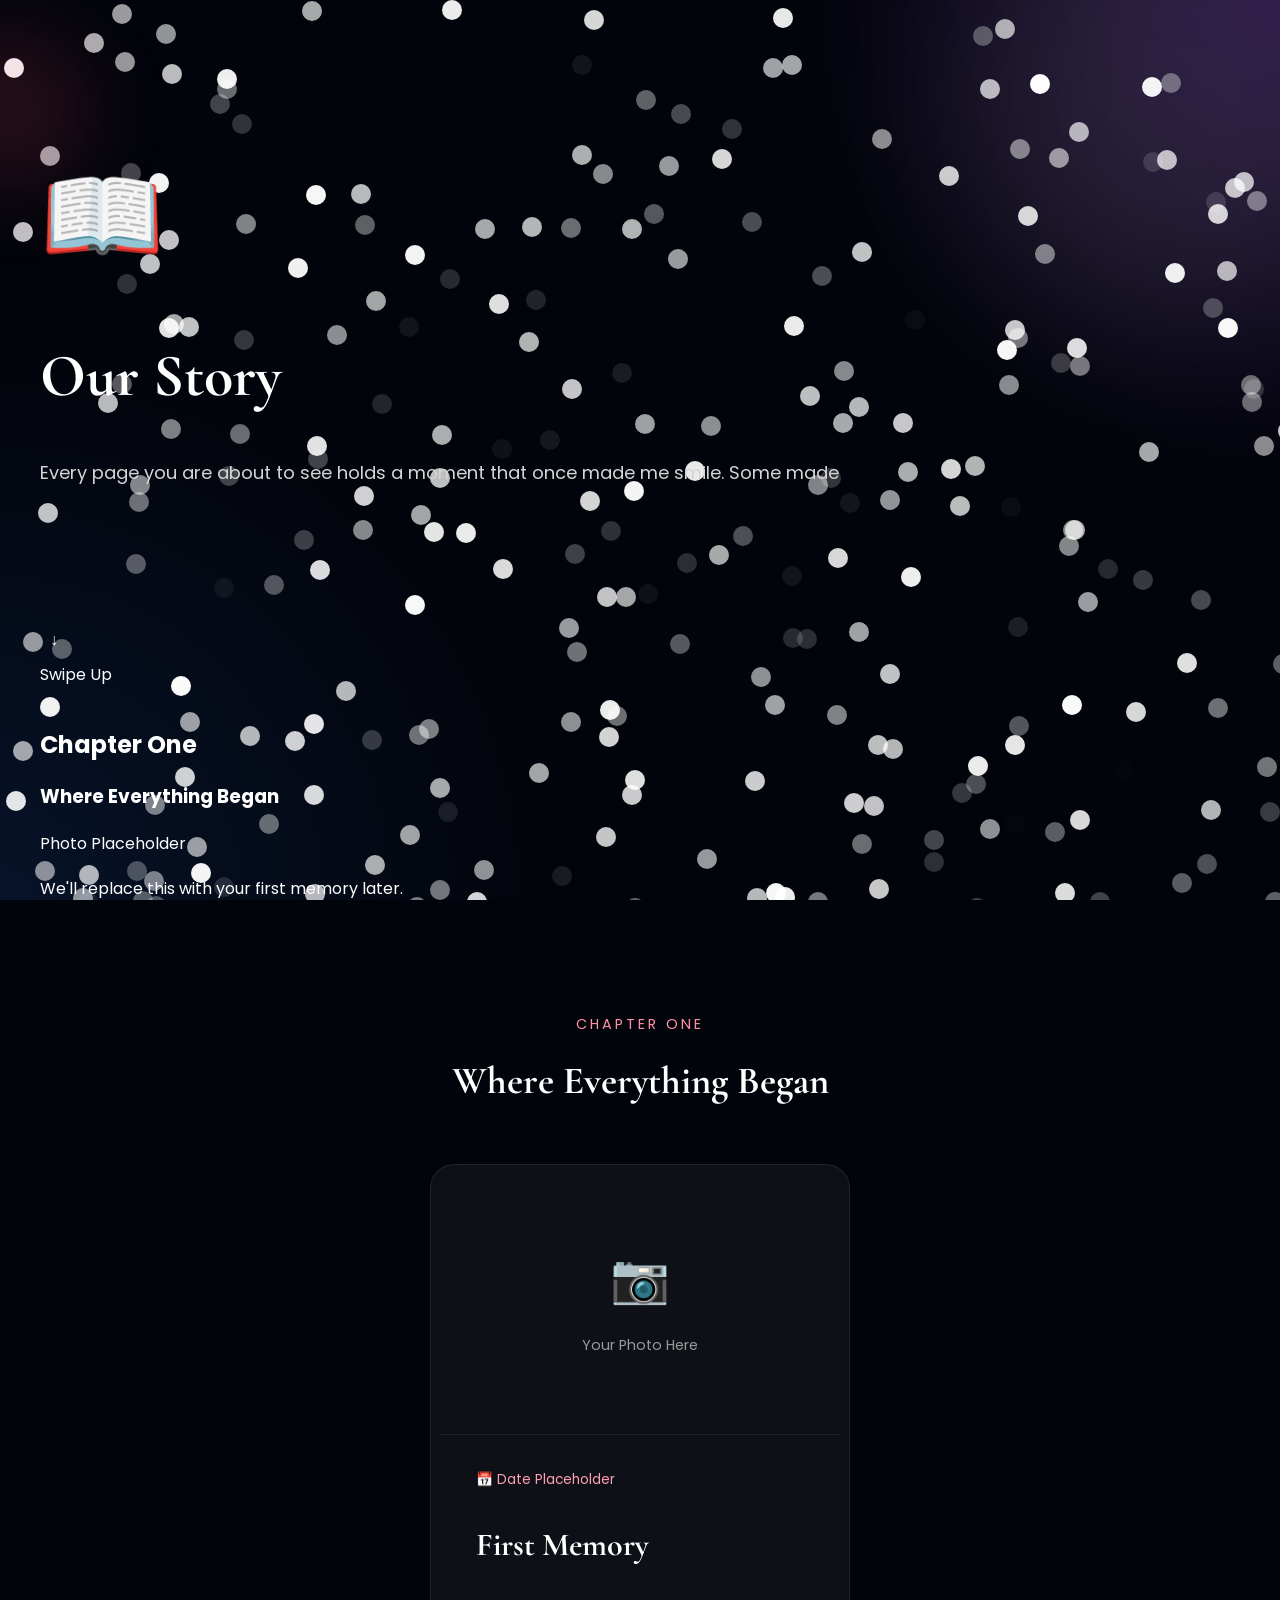
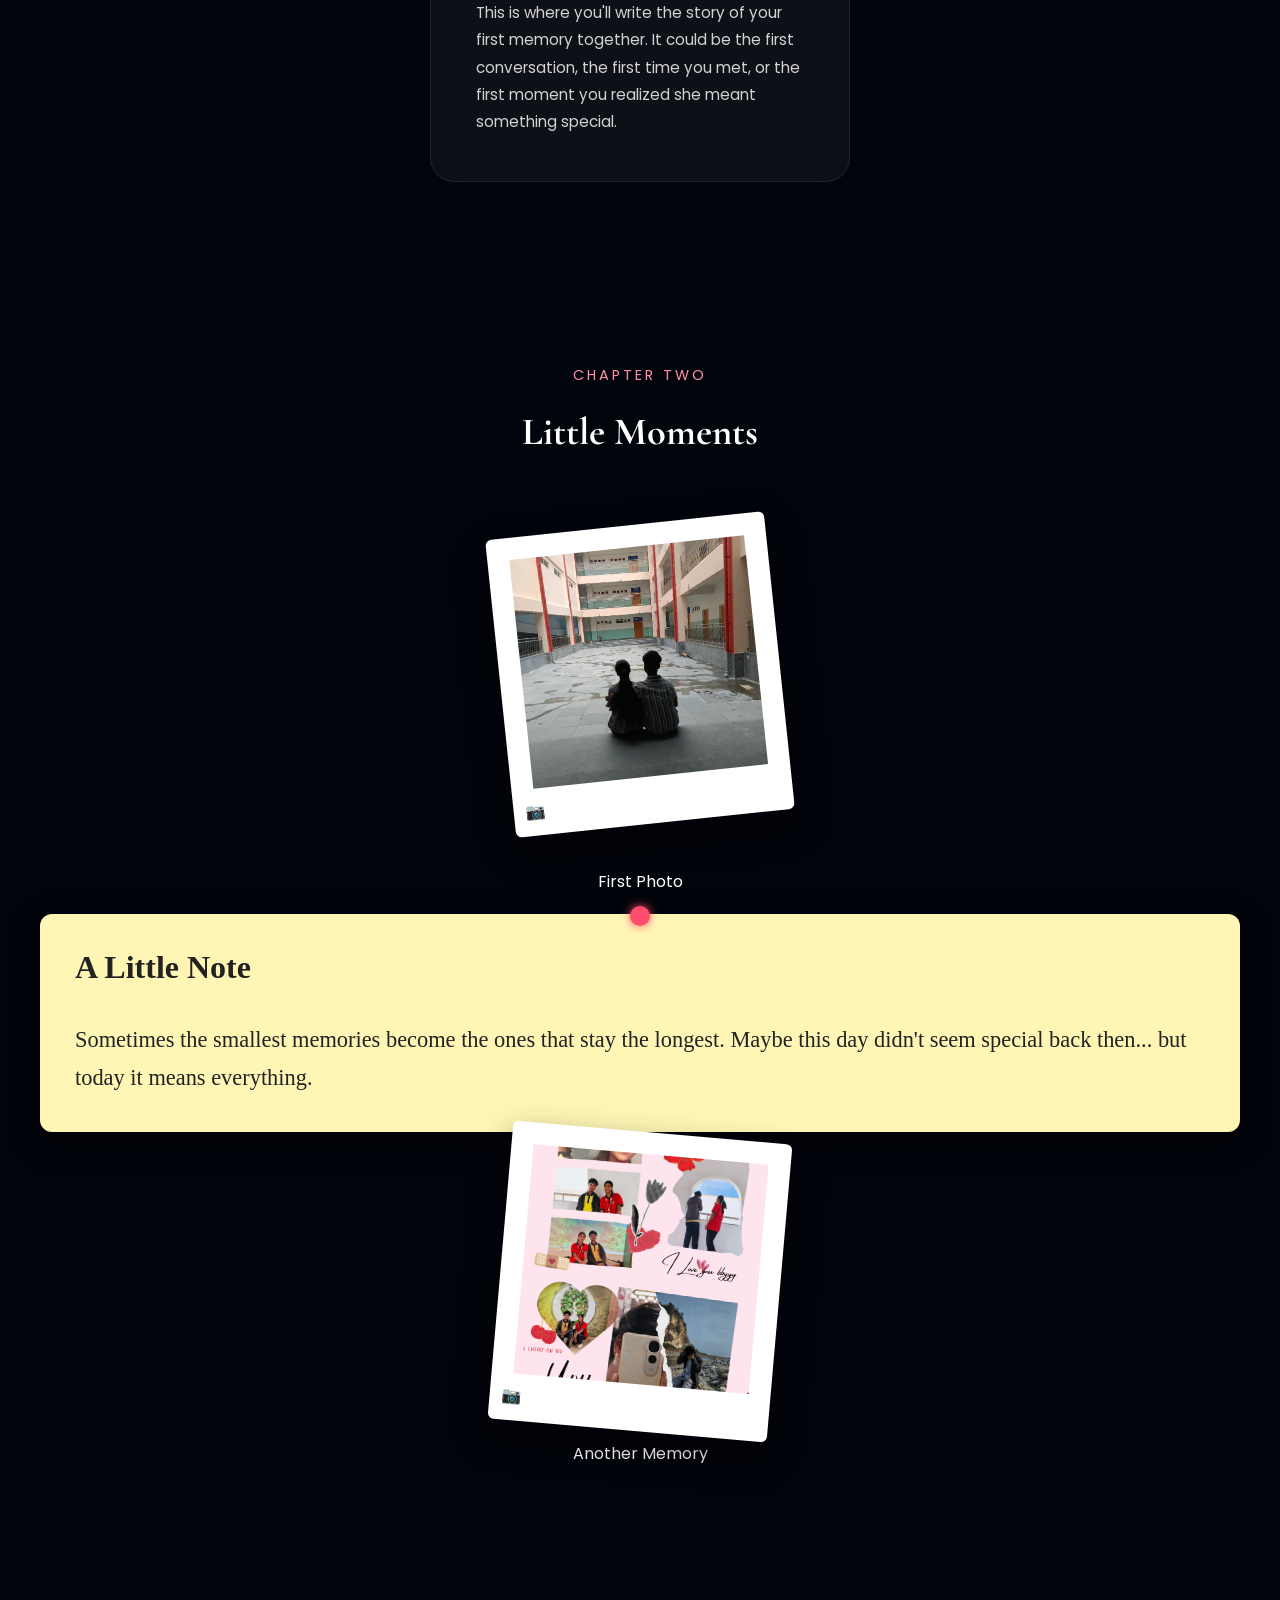
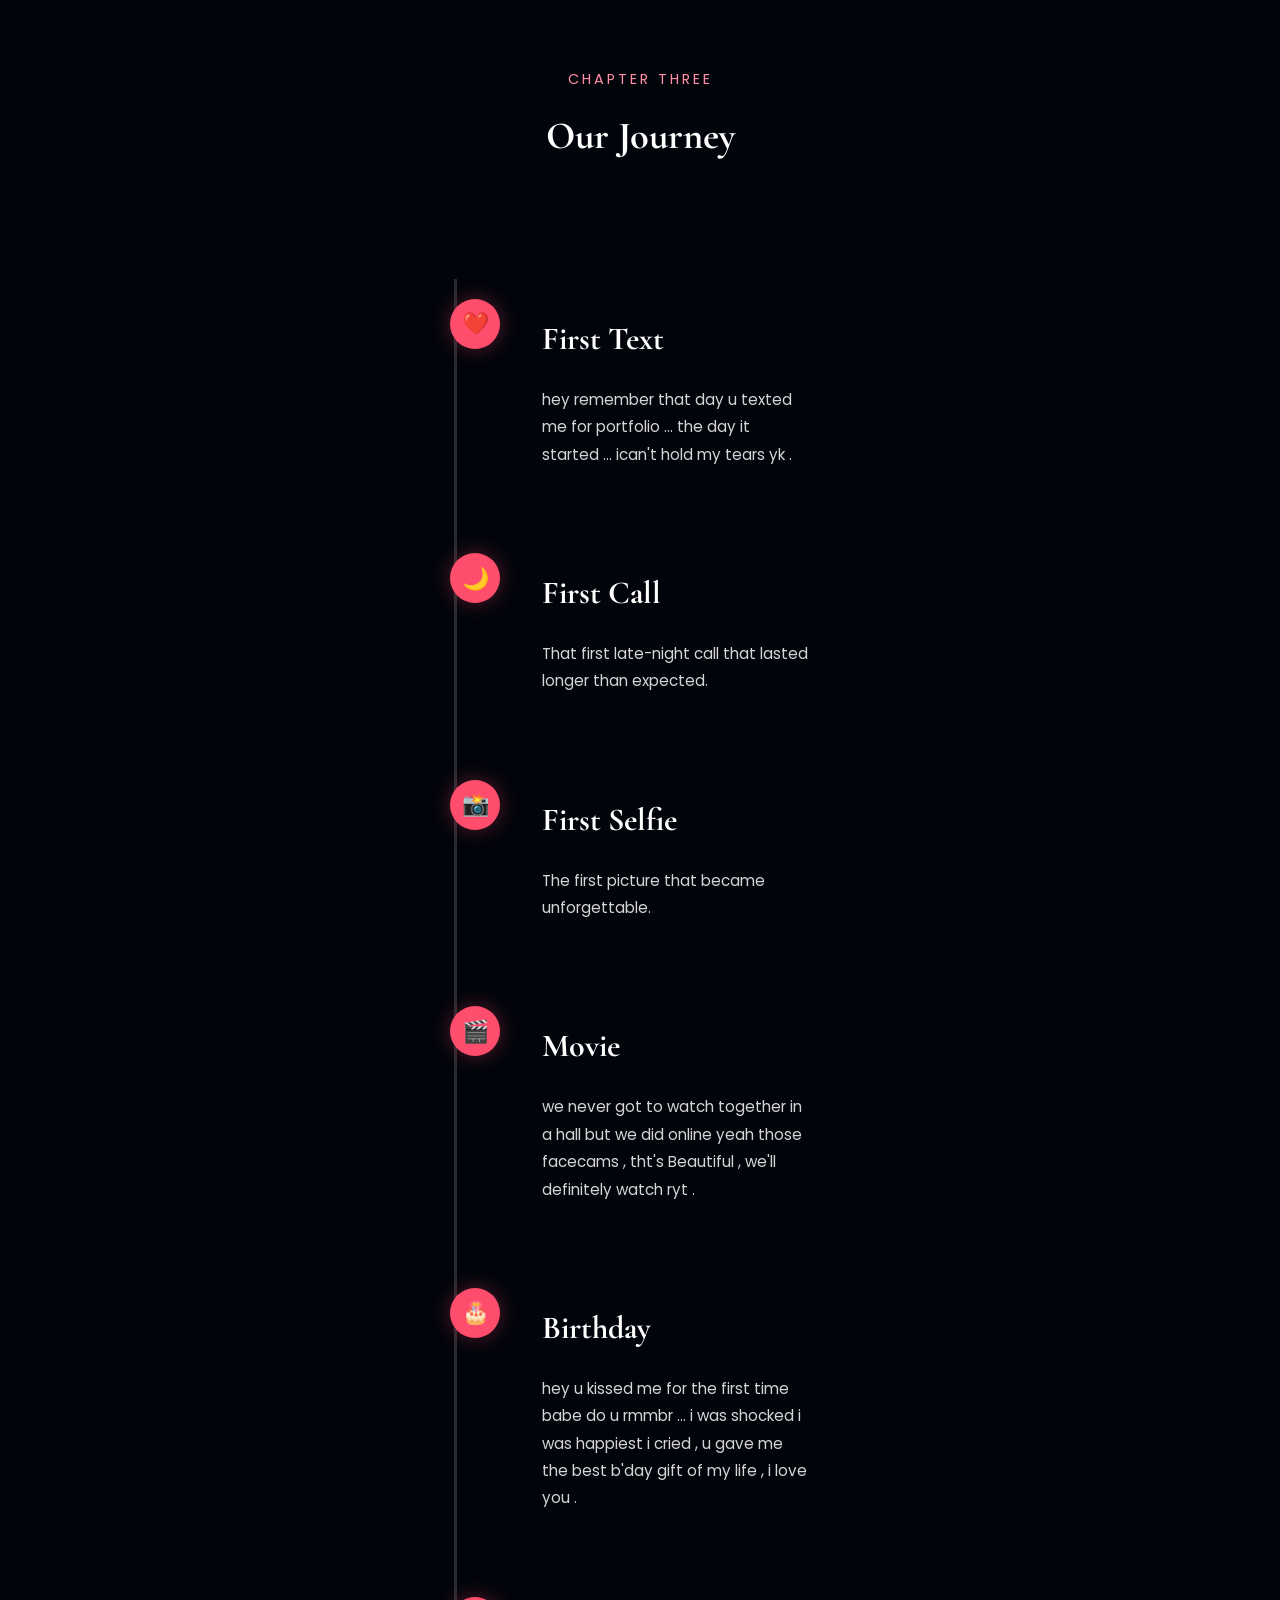
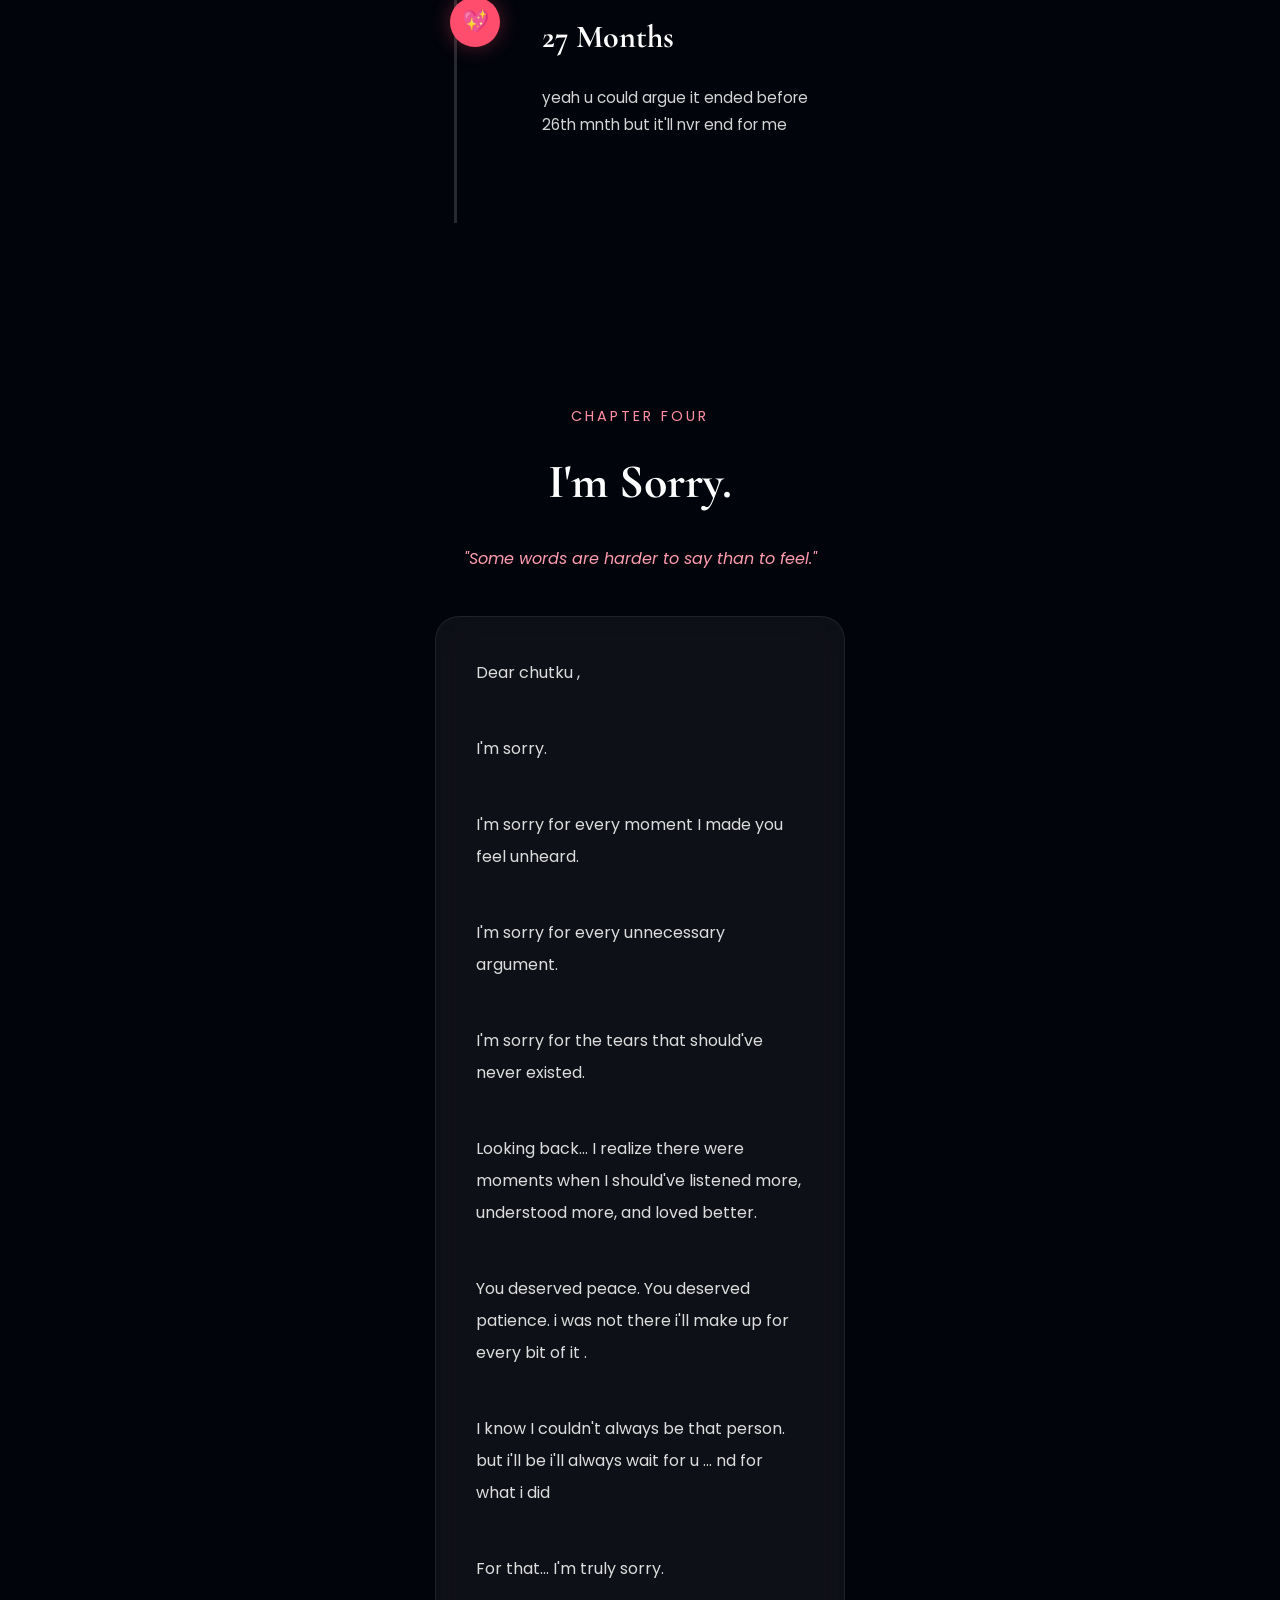
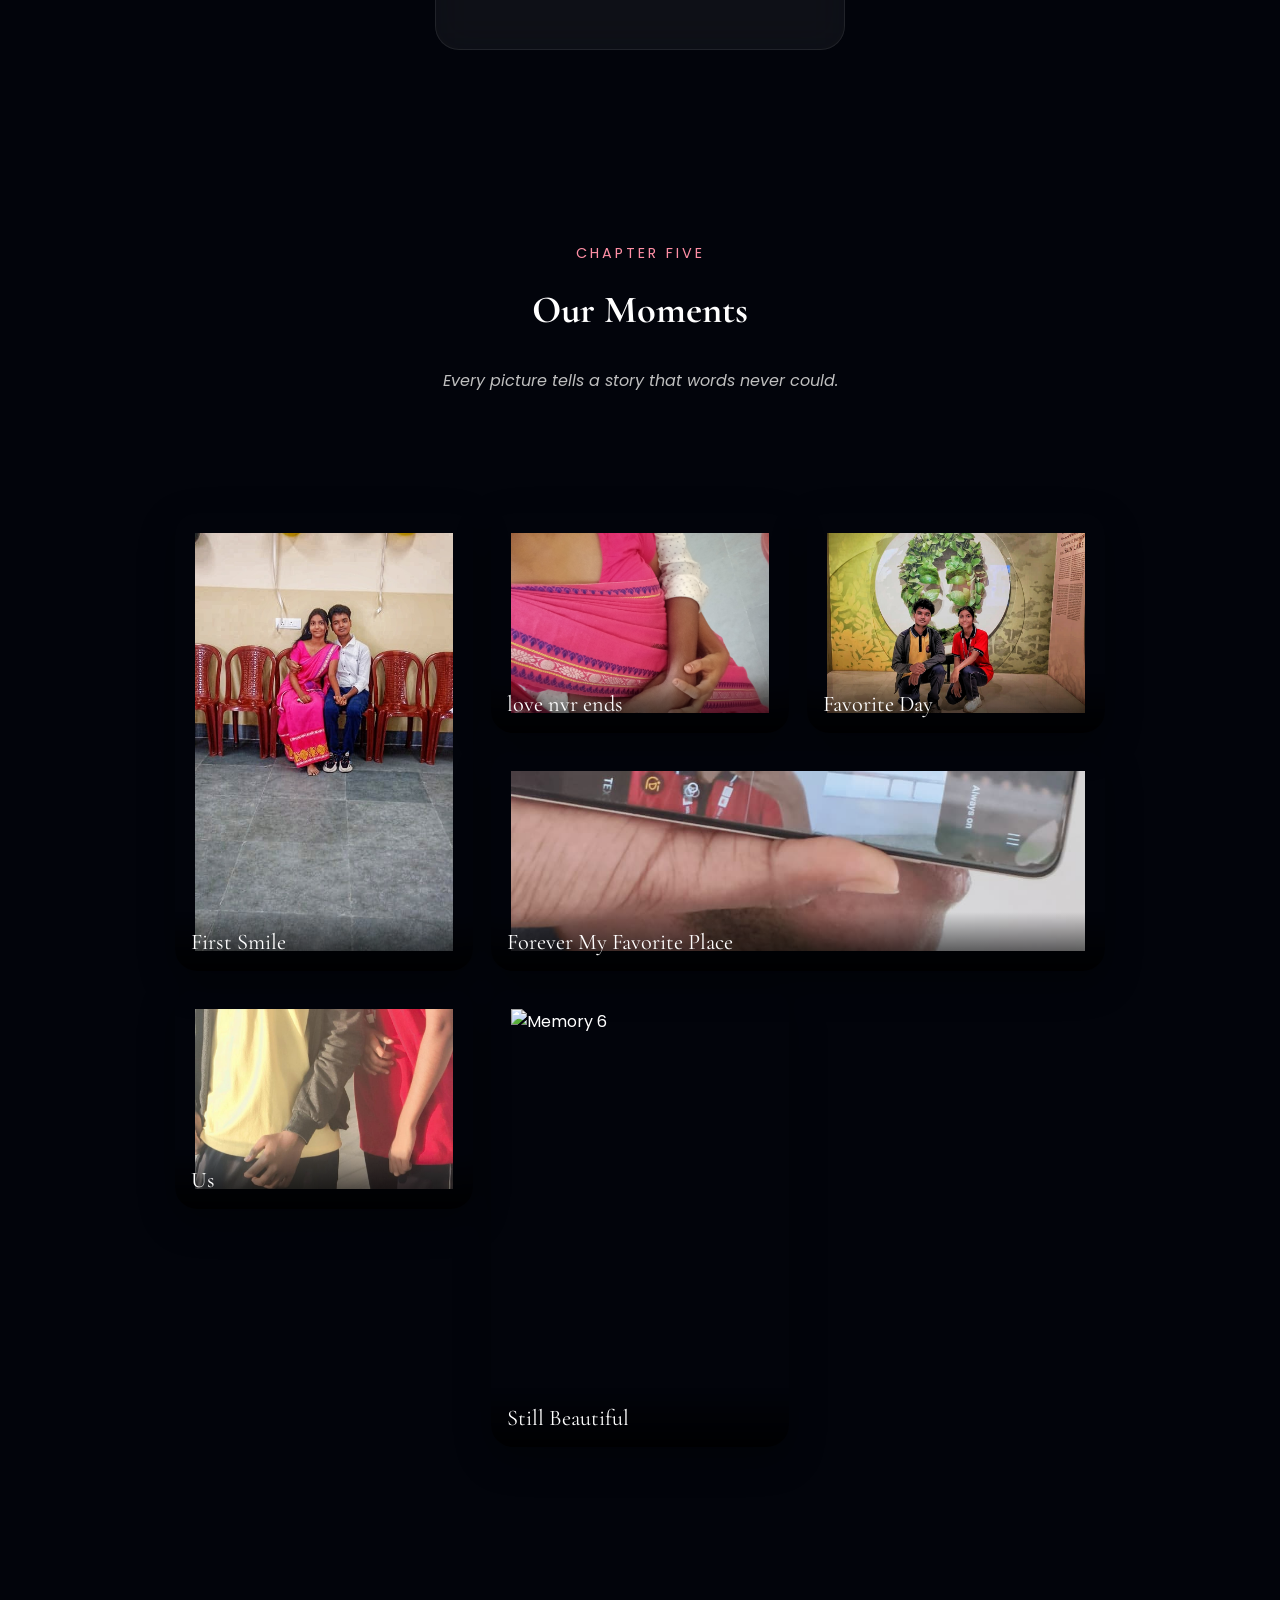
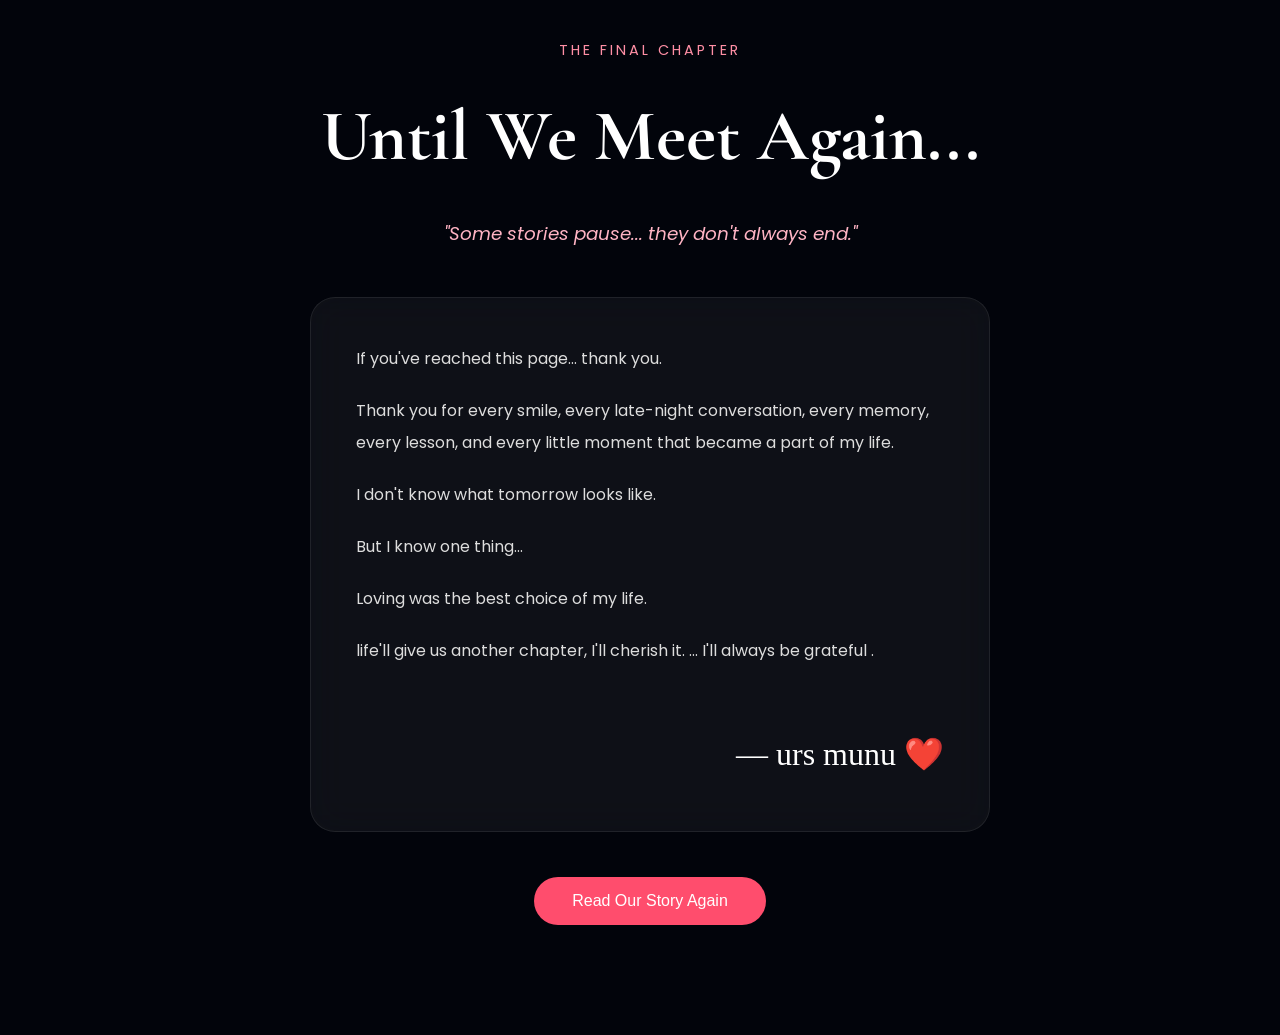
==== memories.html @ b52ae5db "Add files via upload" ====
<!DOCTYPE html>
<html lang="en">

<head>

<meta charset="UTF-8">
<meta name="viewport"
content="width=device-width, initial-scale=1.0">

<title>Our Story</title>

<link rel="stylesheet"
href="css/memories.css">
<link rel="stylesheet" href="css/background.css">

<link href="https://fonts.googleapis.com/css2?family=Poppins:wght@300;400&family=Cormorant+Garamond:wght@400;600;700&display=swap" rel="stylesheet">

</head>

<body>
    <div id="background">

    <div class="stars"></div>

    <div class="twinkling"></div>

    <div class="clouds"></div>

    <div class="fog"></div>

    <div class="particles"></div>

    <div class="moonGlow"></div>

</div>

<main id="story">

    <!-- Every section goes here -->

</main>

<div id="stars"></div>

<div class="moon"></div>

<div class="cloud cloud1"></div>
<div class="cloud cloud2"></div>

<section class="hero">

<div class="book">
📖
</div>

<h1 id="title">
Our Story
</h1>

<div id="typing"></div>

<div class="scroll">

<div class="arrow">

↓

</div>

Swipe Up

</div>

</section>

<section id="chapter1">

<h2>

Chapter One

</h2>

<h3>

Where Everything Began

</h3>

<div class="photo">

Photo Placeholder

</div>

<p>

We'll replace this with your first memory later.

</p>

</section>
<section id="memory1">

    <div class="chapter">

        <span class="chapter-no">
            Chapter One
        </span>

        <h2>
            Where Everything Began
        </h2>

    </div>

    <div class="memory-card">

        <div class="photo-placeholder">

            📷

            <span>
                Your Photo Here
            </span>

        </div>

        <div class="memory-info">

            <div class="date">

                📅 Date Placeholder

            </div>

            <h3>

                First Memory

            </h3>

            <p>

                This is where you'll write the story of your first memory together.

                It could be the first conversation, the first time you met, or the first moment you realized she meant something special.

            </p>

        </div>

    </div>

</section>
<section id="memory2">

    <div class="chapter">

        <span class="chapter-no">
            Chapter Two
        </span>

        <h2>
            Little Moments
        </h2>

    </div>

    <div class="scrapbook">

        <div class="polaroid left">

            <img src="assets/images/first.jpg" class="memory-img" alt="Another Memory">


                📷

            </div>

            <p>
                First Photo
            </p>

        </div>

        <div class="note">

            <span class="pin"></span>

            <h3>
                A Little Note
            </h3>

            <p>

                Sometimes the smallest memories become the ones that stay the longest.

                Maybe this day didn't seem special back then...

                but today it means everything.

            </p>

        </div>

        <div class="polaroid right">

              <img src="assets/images/photo2.png" class="memory-img" alt="Another Memory">

                📷

            </div>

            <p>
                Another Memory
            </p>

        </div>

    </div>

</section>
<section id="timeline">

    <div class="chapter">

        <span class="chapter-no">
            Chapter Three
        </span>

        <h2>
            Our Journey
        </h2>

    </div>

    <div class="timeline">

        <div class="event">
            <div class="dot">❤️</div>
            <div class="content">
                <h3>First Text</h3>
                <p>hey remember that day u texted me for portfolio ... the day it started ... ican't hold my tears yk .</p>
            </div>
        </div>

        <div class="event">
            <div class="dot">🌙</div>
            <div class="content">
                <h3>First Call</h3>
                <p>That first late-night call that lasted longer than expected.</p>
            </div>
        </div>

        <div class="event">
            <div class="dot">📸</div>
            <div class="content">
                <h3>First Selfie</h3>
                <p>The first picture that became unforgettable.</p>
            </div>
        </div>

        <div class="event">
            <div class="dot">🎬</div>
            <div class="content">
                <h3> Movie</h3>
                <p>we never got to watch together in a hall but we did online yeah those facecams , tht's Beautiful , we'll definitely watch ryt .</p>
            </div>
        </div>

        <div class="event">
            <div class="dot">🎂</div>
            <div class="content">
                <h3>Birthday</h3>
                <p>hey u kissed me for the first time babe do u rmmbr ... i was shocked i was happiest i cried , u gave me the best b'day gift of my life , i love you .</p>
            </div>
        </div>

        <div class="event">
            <div class="dot">💖</div>
            <div class="content">
                <h3>27 Months</h3>
                <p> yeah u could argue it ended before 26th mnth but it'll nvr end for me </p>
            </div>
        </div>

    </div>

</section>
<section id="sorry">

    <div class="letter">

        <span class="chapter-no">
            Chapter Four
        </span>

        <h2>
            I'm Sorry.
        </h2>

        <p class="quote">
            "Some words are harder to say than to feel."
        </p>

        <div class="letter-box">

            <p>

                Dear chutku ,

            </p>

            <p>

                I'm sorry.

            </p>

            <p>

                I'm sorry for every moment
                I made you feel unheard.

            </p>

            <p>

                I'm sorry for every unnecessary argument.

            </p>

            <p>

                I'm sorry for the tears
                that should've never existed.

            </p>

            <p>

                Looking back...

                I realize there were moments
                when I should've listened more,
                understood more,
                and loved better.

            </p>

            <p>

                You deserved peace.

                You deserved patience.

                i was not there
                i'll make up for every bit of it .

            </p>

            <p>

                I know I couldn't always be that person. but i'll be
                i'll always wait for u ... nd for what i did

            </p>

            <p>

                For that...

                I'm truly sorry.

            </p>

        </div>

    </div>

</section>
<section id="gallery">

    <div class="chapter">

        <span class="chapter-no">
            Chapter Five
        </span>

        <h2>
            Our Moments
        </h2>

        <p class="gallery-subtitle">
            Every picture tells a story that words never could.
        </p>

    </div>

    <div class="gallery-grid">

        <div class="gallery-card tall">
            <img src="assets/images/photo1.jpg" alt="Memory 1">
            <span>First Smile</span>
        </div>

        <div class="gallery-card">
            <img src="assets/images/img.jpg" alt="Memory 2">
            <span>love nvr ends </span>
        </div>

        <div class="gallery-card">
            <img src="assets/images/photo3.jpeg" alt="Memory 3">
            <span>Favorite Day</span>
        </div>

        <div class="gallery-card wide">
            <img src="assets/images/photo4.jpg" alt="Memory 4">
            <span>Forever My Favorite Place</span>
        </div>

        <div class="gallery-card">
            <img src="assets/images/photo5.jpg" class="memory-img" alt="Memory 5">
            <span>Us</span>
        </div>

        <div class="gallery-card tall">
            <img src="assets/images/photo6.jpg" alt="Memory 6">
            <span>Still Beautiful</span>
        </div>

    </div>

</section>
<section id="ending">

    <div class="stars"></div>

    <div class="ending-content">

        <span class="chapter-no">
            The Final Chapter
        </span>

        <h1>
            Until We Meet Again...
        </h1>

        <p class="ending-quote">

            "Some stories pause...

            they don't always end."

        </p>

        <div class="ending-letter">

            <p>

                If you've reached this page...

                thank you.

            </p>

            <p>

                Thank you for every smile,
                every late-night conversation,
                every memory,
                every lesson,
                and every little moment that became a part of my life.

            </p>

            <p>

                I don't know what tomorrow looks like.

            </p>

            <p>

                But I know one thing...

            </p>

            <p>

                Loving was the best choice of my life.

            </p>

            <p>

                life'll give us another chapter,
                I'll cherish it.

                ...

                I'll always be grateful .

            </p>

            <p class="signature">

                — urs munu ❤️

            </p>

        </div>

        <button id="restartBtn">

            Read Our Story Again

        </button>

    </div>

</section>

<script src="js/memories.js"></script>
<script src="js/background.js"></script>

</body>

</html>
---- css/memories.css ----
*{
margin:0 ;;
padding:10px;
box-sizing:border-box;
}

body{
    margin:0;
    background:#050505;
    color:white;
    overflow-x:hidden; /* Prevent horizontal scrolling */
    font-family:Poppins,sans-serif;


}

.background{

position:fixed;
inset:0;

background:
radial-gradient(circle at top,#32111b,transparent 65%),
#050505;

}

.container{

position:relative;
z-index:5;
text-align:center;
max-width:700px;

}

.book{

font-size:100px;

animation:float 4s ease-in-out infinite;

margin-bottom:30px;

}

@keyframes float{

0%,100%{

transform:translateY(0px);

}

50%{

transform:translateY(-15px);

}

}

h1{

font-family:"Cormorant Garamond";

font-size:60px;

margin-bottom:25px;

}

#typing{

font-size:18px;

line-height:1.8;

min-height:120px;

color:#d5d5d5;

margin-bottom:40px;

}

button{

padding:16px 40px;

border:none;

border-radius:50px;

background:#ff4d6d;

color:white;

font-size:18px;

cursor:pointer;

transition:.3s;

}

button:hover{

transform:translateY(-5px);

box-shadow:0 0 25px #ff4d6d88;

}

/* ---------- Memory Section ---------- */

#memory1{

min-height:100vh;

padding:80px 24px;

display:flex;

flex-direction:column;

justify-content:center;

align-items:center;

}

.chapter{

text-align:center;

margin-bottom:40px;

}

.chapter-no{

color:#ff8fa5;

letter-spacing:3px;

font-size:.9rem;

text-transform:uppercase;

}

.chapter h2{

font-family:"Cormorant Garamond";

font-size:2.4rem;

margin-top:12px;

}

.memory-card{

width:100%;

max-width:420px;

background:rgba(255,255,255,.05);

backdrop-filter:blur(18px);

border:1px solid rgba(255,255,255,.08);

border-radius:24px;

overflow:hidden;

}

.photo-placeholder{

height:260px;

display:flex;

flex-direction:column;

justify-content:center;

align-items:center;

border-bottom:1px solid rgba(255,255,255,.08);

font-size:3rem;

color:#999;

}

.photo-placeholder span{

font-size:.9rem;

margin-top:10px;

}

.memory-info{

padding:25px;

}

.date{

font-size:.85rem;

color:#ff9fb2;

margin-bottom:15px;

}

.memory-info h3{

font-family:"Cormorant Garamond";

font-size:2rem;

margin-bottom:15px;

}

.memory-info p{

line-height:1.8;

color:#d2d2d2;

font-size:.95rem;

}


/* =======================
   CHAPTER 2
======================= */

#memory2{

min-height:100vh;

padding:90px 20px;

display:flex;

flex-direction:column;

align-items:center;

justify-content:center;

}

.scrapbook{

width:100%;

max-width:430px;

display:flex;

flex-direction:column;

gap:35px;

align-items:center;

}

.polaroid{

width:280px;

background:white;

padding:12px;

border-radius:6px;

box-shadow:0 15px 35px rgba(0,0,0,.45);

transition:.4s;

}

.polaroid.left{

transform:rotate(-6deg);

}

.polaroid.right{

transform:rotate(5deg);

}

.polaroid:hover{

transform:scale(1.04);

}

.image-placeholder{

height:250px;

background:#d7d7d7;

display:flex;

justify-content:center;

align-items:center;

font-size:55px;

color:#555;

}

.polaroid p{

margin-top:14px;

text-align:center;

font-family:"Caveat",cursive;

font-size:1.5rem;

color:#222;

}

.note{

position:relative;

background:#fff6b5;

padding:25px;

border-radius:12px;

box-shadow:0 10px 30px rgba(0,0,0,.35);

width:100%;

color:#222;

font-family:"Caveat",cursive;

}

.note h3{

font-size:2rem;

margin-bottom:15px;

}

.note p{

font-size:1.4rem;

line-height:1.7;

}

.pin{

position:absolute;

width:18px;

height:18px;

background:#ff4d6d;

border-radius:50%;

top:-8px;

left:50%;

transform:translateX(-50%);

box-shadow:0 0 10px #ff4d6d;

}


/* ===========================
        TIMELINE
=========================== */

#timeline{

min-height:100vh;

padding:90px 25px;

display:flex;

flex-direction:column;

align-items:center;

}

.timeline{

position:relative;

width:100%;

max-width:420px;

margin-top:60px;

}

.timeline::before{

content:"";

position:absolute;

left:24px;

top:0;

bottom:0;

width:3px;

background:rgba(255,255,255,.15);

}

.event{

display:flex;

margin-bottom:45px;

position:relative;

}

.dot{

width:50px;

height:50px;

border-radius:50%;

background:#ff4d6d;

display:flex;

justify-content:center;

align-items:center;

font-size:22px;

flex-shrink:0;

box-shadow:0 0 20px #ff4d6d55;

z-index:2;

}

.content{

margin-left:22px;

}

.content h3{

font-family:"Cormorant Garamond";

font-size:2rem;

margin-bottom:8px;

}

.content p{

font-size:.95rem;

color:#d5d5d5;

line-height:1.8;

}


/* ==========================
        SORRY PAGE
========================== */

#sorry{

min-height:100vh;

display:flex;

justify-content:center;

align-items:center;

padding:80px 25px;

}

.letter{

width:100%;

max-width:430px;

text-align:center;

}

.letter h2{

font-family:"Cormorant Garamond";

font-size:3rem;

margin:15px 0;

}

.quote{

color:#ff9db0;

font-style:italic;

margin-bottom:35px;

}

.letter-box{

background:rgba(255,255,255,.05);

backdrop-filter:blur(18px);

border:1px solid rgba(255,255,255,.08);

border-radius:24px;

padding:30px;

text-align:left;

}

.letter-box p{

margin-bottom:24px;

line-height:2;

font-size:1rem;

color:#dddddd;

}


/*=========================
      GALLERY
=========================*/

#gallery{

min-height:100vh;

padding:90px 20px;

display:flex;

flex-direction:column;

align-items:center;

}

.gallery-subtitle{

margin-top:15px;

color:#bfbfbf;

font-style:italic;

text-align:center;

}

.gallery-grid{

margin-top:50px;

width:100%;

max-width:950px;

display:grid;

grid-template-columns:repeat(auto-fit,minmax(220px,1fr));

grid-auto-rows:220px;

gap:18px;

}

.gallery-card{

position:relative;

overflow:hidden;

border-radius:22px;

cursor:pointer;

box-shadow:0 12px 35px rgba(0,0,0,.35);

transition:.45s;

}

.gallery-card:hover{

transform:translateY(-8px) scale(1.02);

}

.gallery-card img{

width:100%;

height:100%;

object-fit:cover;

display:block;

transition:.45s;

}

.gallery-card:hover img{

transform:scale(1.08);

}

.gallery-card span{

position:absolute;

left:0;

right:0;

bottom:0;

padding:16px;

background:linear-gradient(transparent,rgba(0,0,0,.85));

color:#fff;

font-family:"Cormorant Garamond";

font-size:1.4rem;

}

.tall{

grid-row:span 2;

}

.wide{

grid-column:span 2;

}


/*=========================
       FINAL PAGE
=========================*/

#ending{

min-height:100vh;

display:flex;

justify-content:center;

align-items:center;

padding:80px 20px;

position:relative;

text-align:center;

}

.ending-content{

width:100%;

max-width:700px;

}

.ending-content h1{

font-family:"Cormorant Garamond";

font-size:clamp(2.5rem,6vw,4.5rem);

margin:20px 0;

}

.ending-quote{

font-style:italic;

color:#ffb4c4;

margin-bottom:40px;

font-size:1.15rem;

}

.ending-letter{

background:rgba(255,255,255,.05);

backdrop-filter:blur(18px);

border:1px solid rgba(255,255,255,.08);

border-radius:25px;

padding:35px;

text-align:left;

line-height:2;

color:#dddddd;

}

.signature{

text-align:right;

margin-top:35px;

font-family:"Caveat",cursive;

font-size:2rem;

color:white;

}

#restartBtn{

margin-top:45px;

padding:15px 38px;

border:none;

border-radius:40px;

background:#ff4d6d;

color:white;

font-size:1rem;

cursor:pointer;

transition:.35s;

}

#restartBtn:hover{

transform:translateY(-3px);

box-shadow:0 0 25px rgba(255,77,109,.45);

}

.memory-img{

    width:100%;

    height:250px;      /* Same height as the old placeholder */

    object-fit:cover;  /* Crops instead of stretching */

    display:block;

}
---- css/background.css ----
/* ==========================
        GLOBAL BACKGROUND
========================== */

body{

    background:#02040b;

    color:white;

    overflow-x:hidden;

}

/* Whole animated background */

#background{

    position:fixed;

    inset:0;

    z-index:-100;

    overflow:hidden;

    background:
        radial-gradient(circle at top right,#24113f 0%,transparent 30%),
        radial-gradient(circle at bottom left,#071329 0%,transparent 35%),
        #02040b;

}

/* Moon Glow */

.moonGlow{

    position:absolute;

    width:450px;

    height:450px;

    border-radius:50%;

    background:rgba(255,255,255,.08);

    top:-120px;

    right:-120px;

    filter:blur(80px);

}

/* Stars */

.star{

    position:absolute;

    width:2px;

    height:2px;

    border-radius:50%;

    background:rgba(255,255,255,.8);

}


/*==========================
      CURSOR GLOW
==========================*/

#cursorGlow{

position:fixed;

width:250px;

height:250px;

border-radius:50%;

background:radial-gradient(circle,
rgba(255,77,109,.18),
transparent 70%);

pointer-events:none;

transform:translate(-50%,-50%);

transition:left .15s linear,
top .15s linear;

filter:blur(30px);

}

/*==========================
      STARS
==========================*/

.star{

position:absolute;

border-radius:50%;

background:white;

animation:twinkle infinite ease-in-out;

}

@keyframes twinkle{

0%,100%{

opacity:.2;

}

50%{

opacity:1;

}

}

/*==========================
      PARTICLES
==========================*/

.particle{

position:absolute;

width:3px;

height:3px;

background:white;

border-radius:50%;

animation:particleFloat linear infinite;

}

@keyframes particleFloat{

0%{

transform:translateY(0) scale(.5);

opacity:0;

}

20%{

opacity:.8;

}

100%{

transform:translateY(-120vh) scale(1.5);

opacity:0;

}

}

/*==========================
    SHOOTING STAR
==========================*/

.shooting-star{

position:absolute;

width:180px;

height:2px;

background:linear-gradient(to right,
white,
transparent);

transform:rotate(-25deg);

animation:shoot 2.2s linear forwards;

box-shadow:0 0 12px white;

}

@keyframes shoot{

0%{

transform:
translate(-200px,-100px)
rotate(-25deg);

opacity:1;

}

100%{

transform:
translate(140vw,70vh)
rotate(-25deg);

opacity:0;

}

}

/*==========================
      FADE SECTIONS
==========================*/

section{

opacity:0;

transform:translateY(80px);

transition:
1s ease;

}

section.visible{

opacity:1;

transform:translateY(0);

}
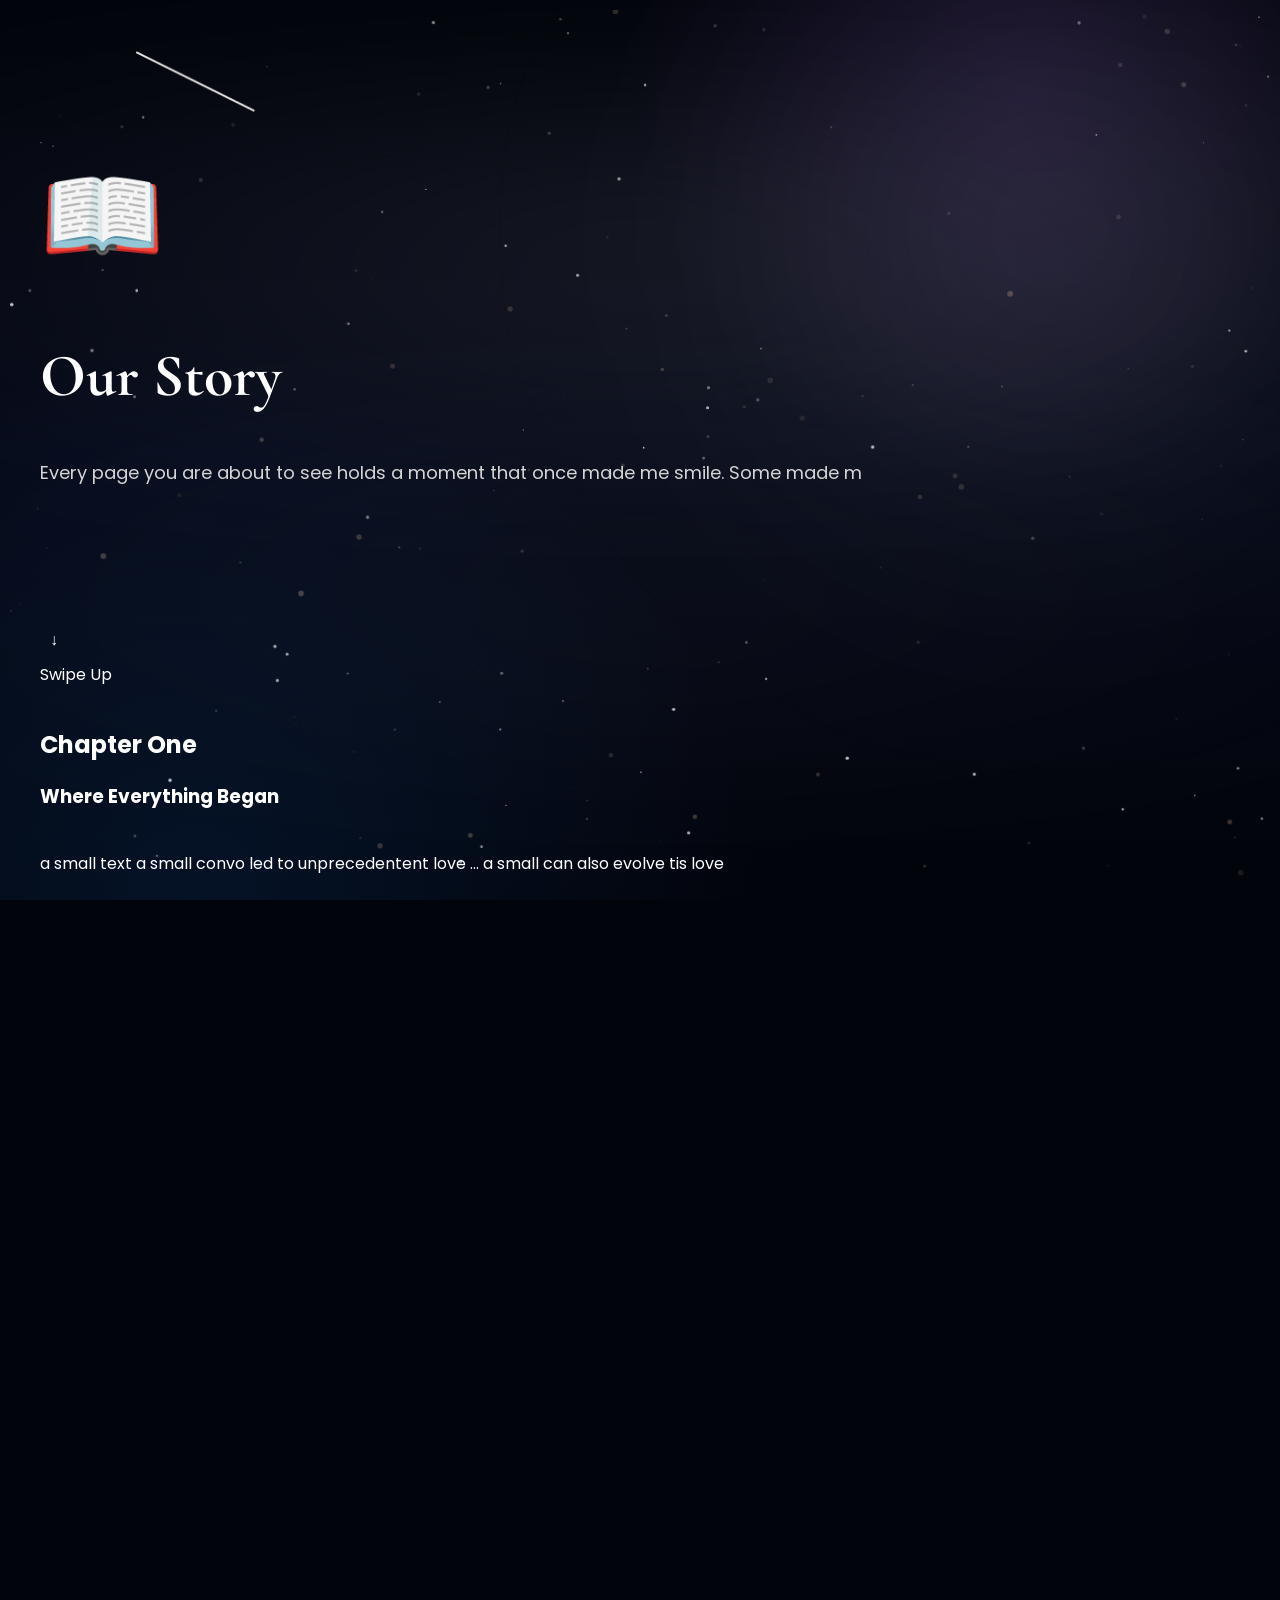
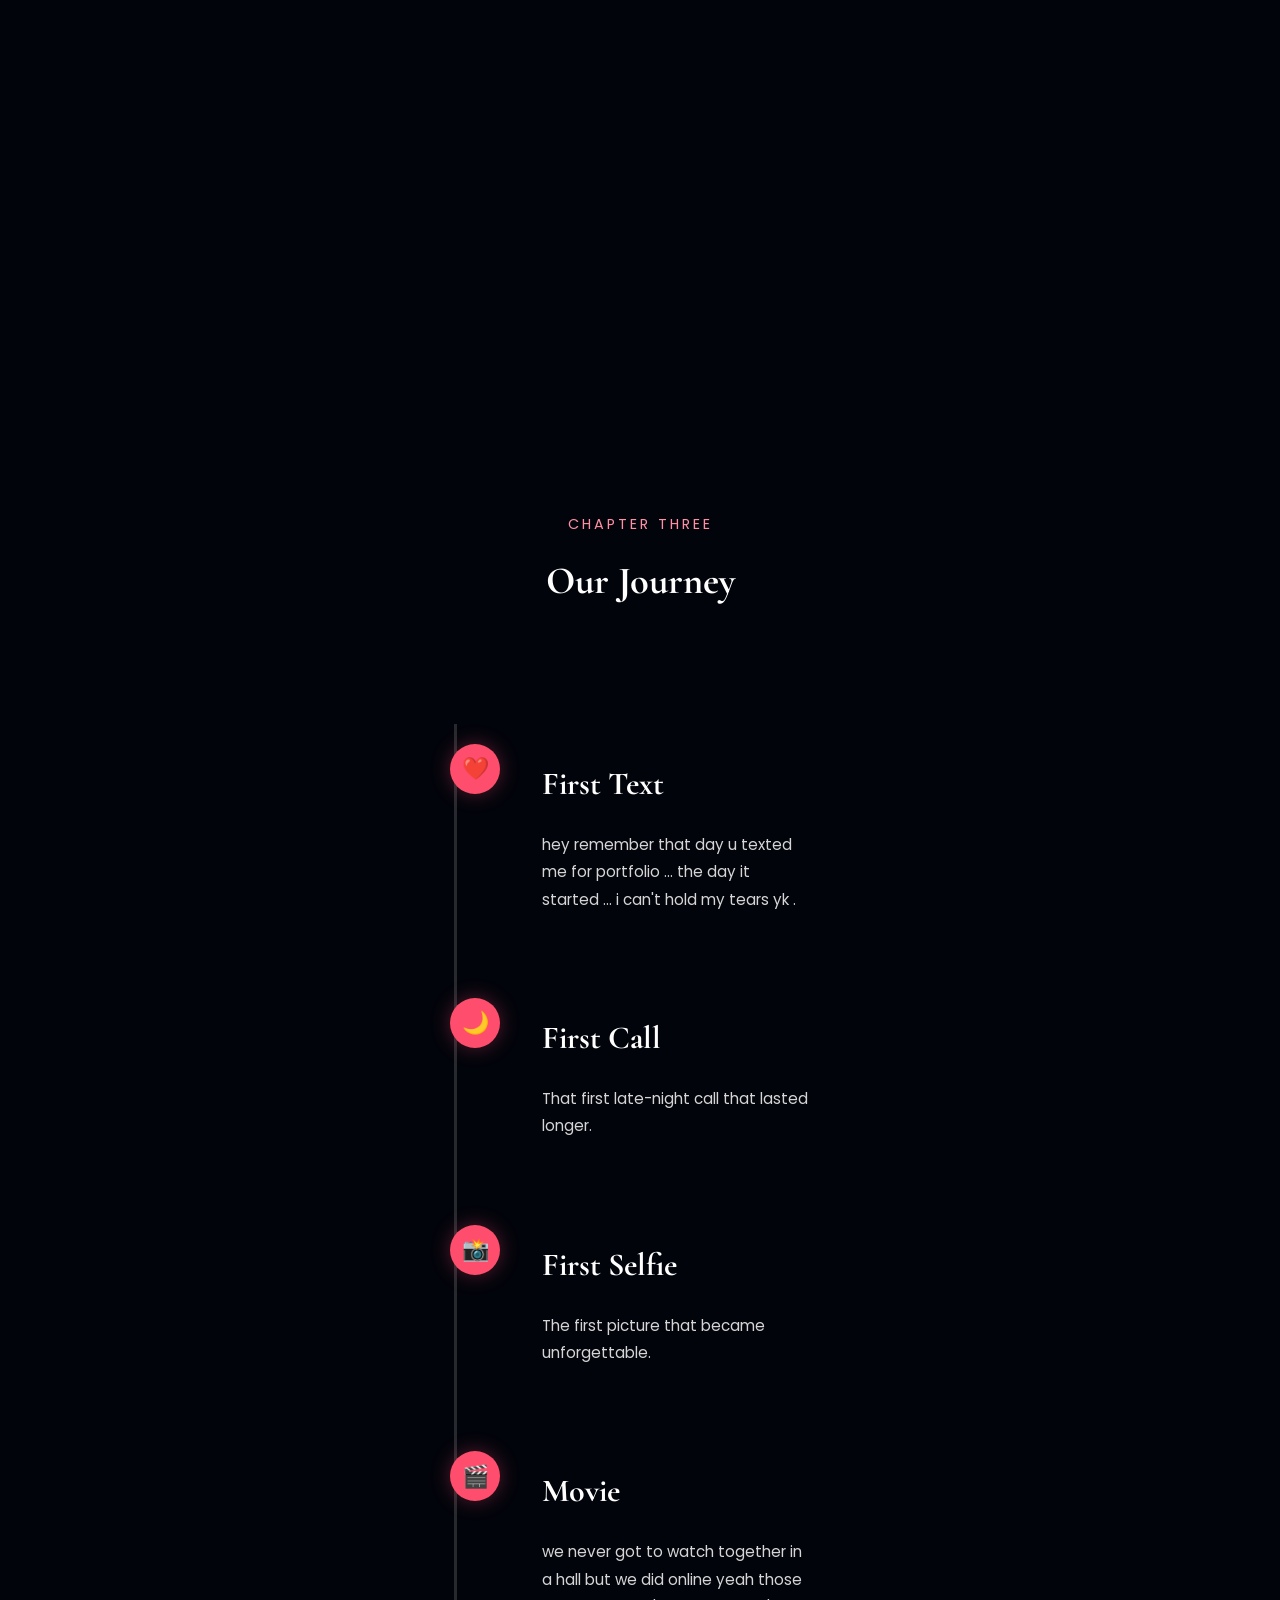
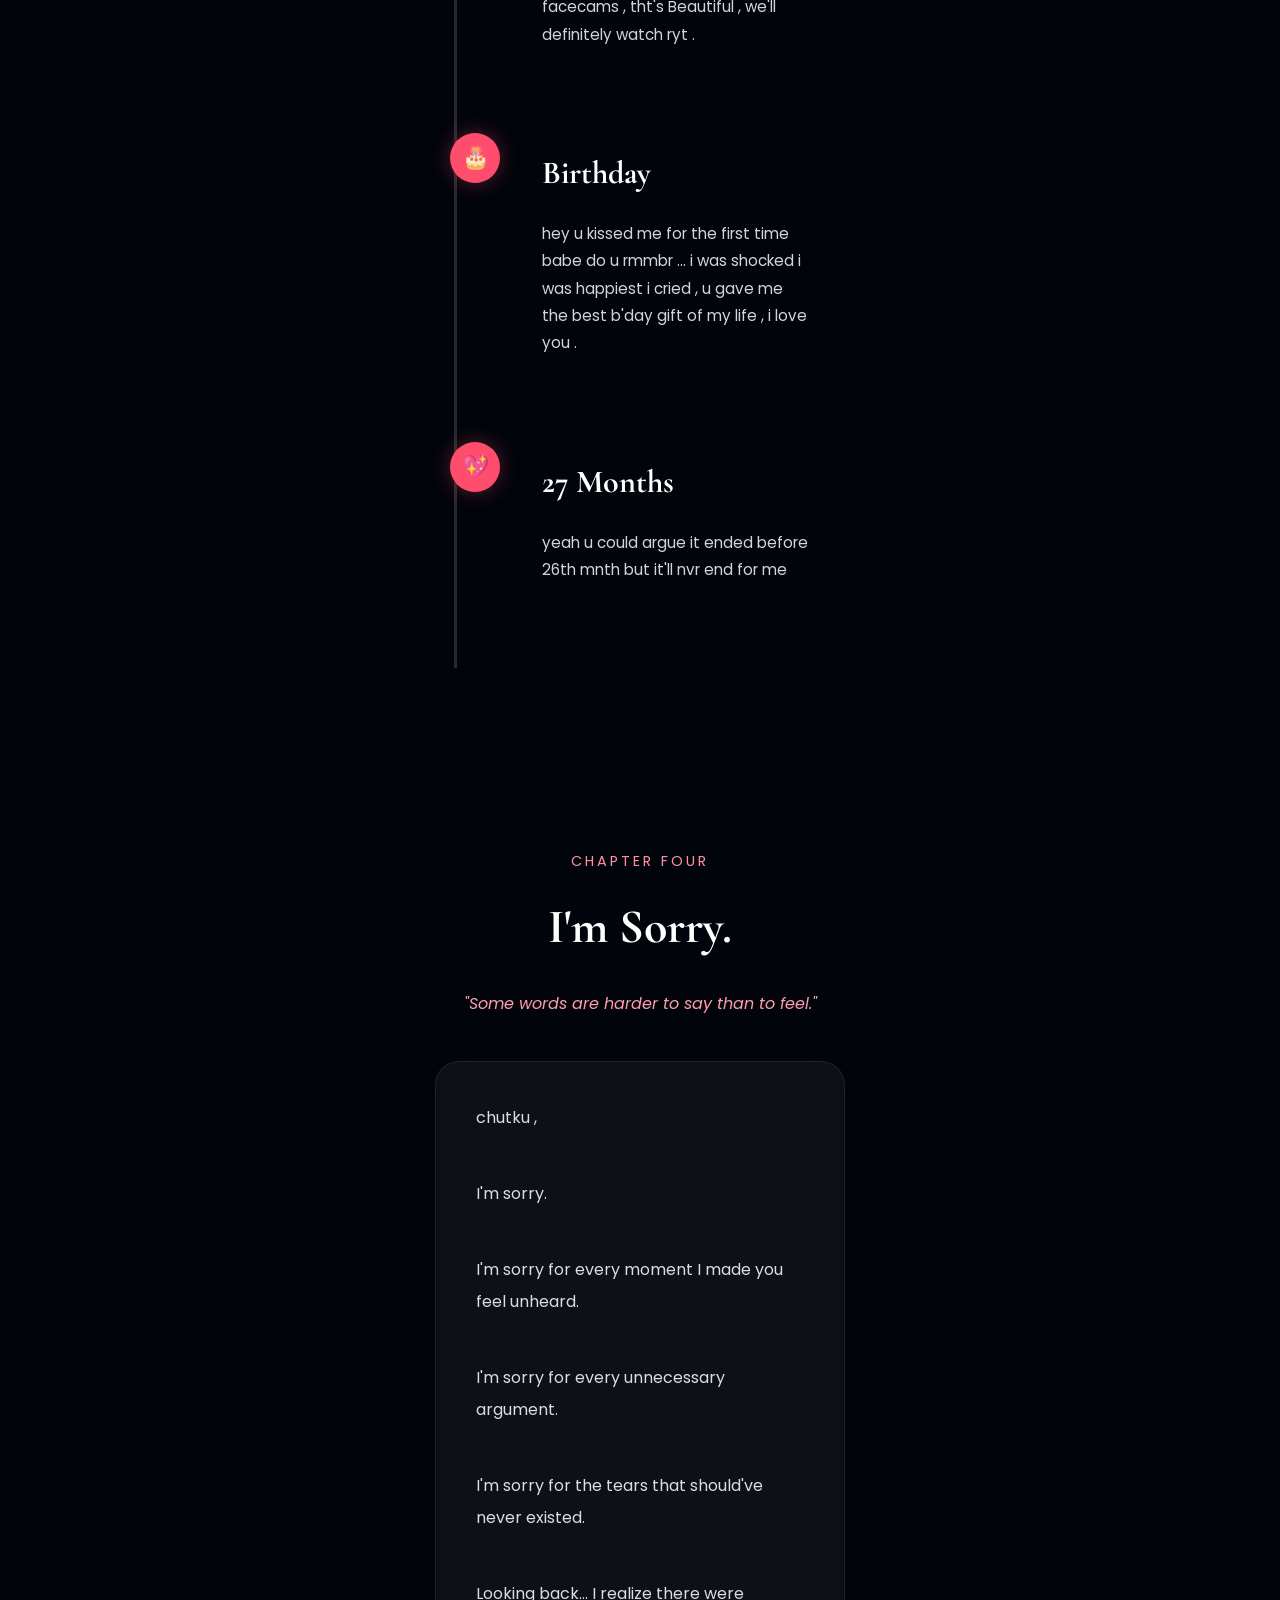
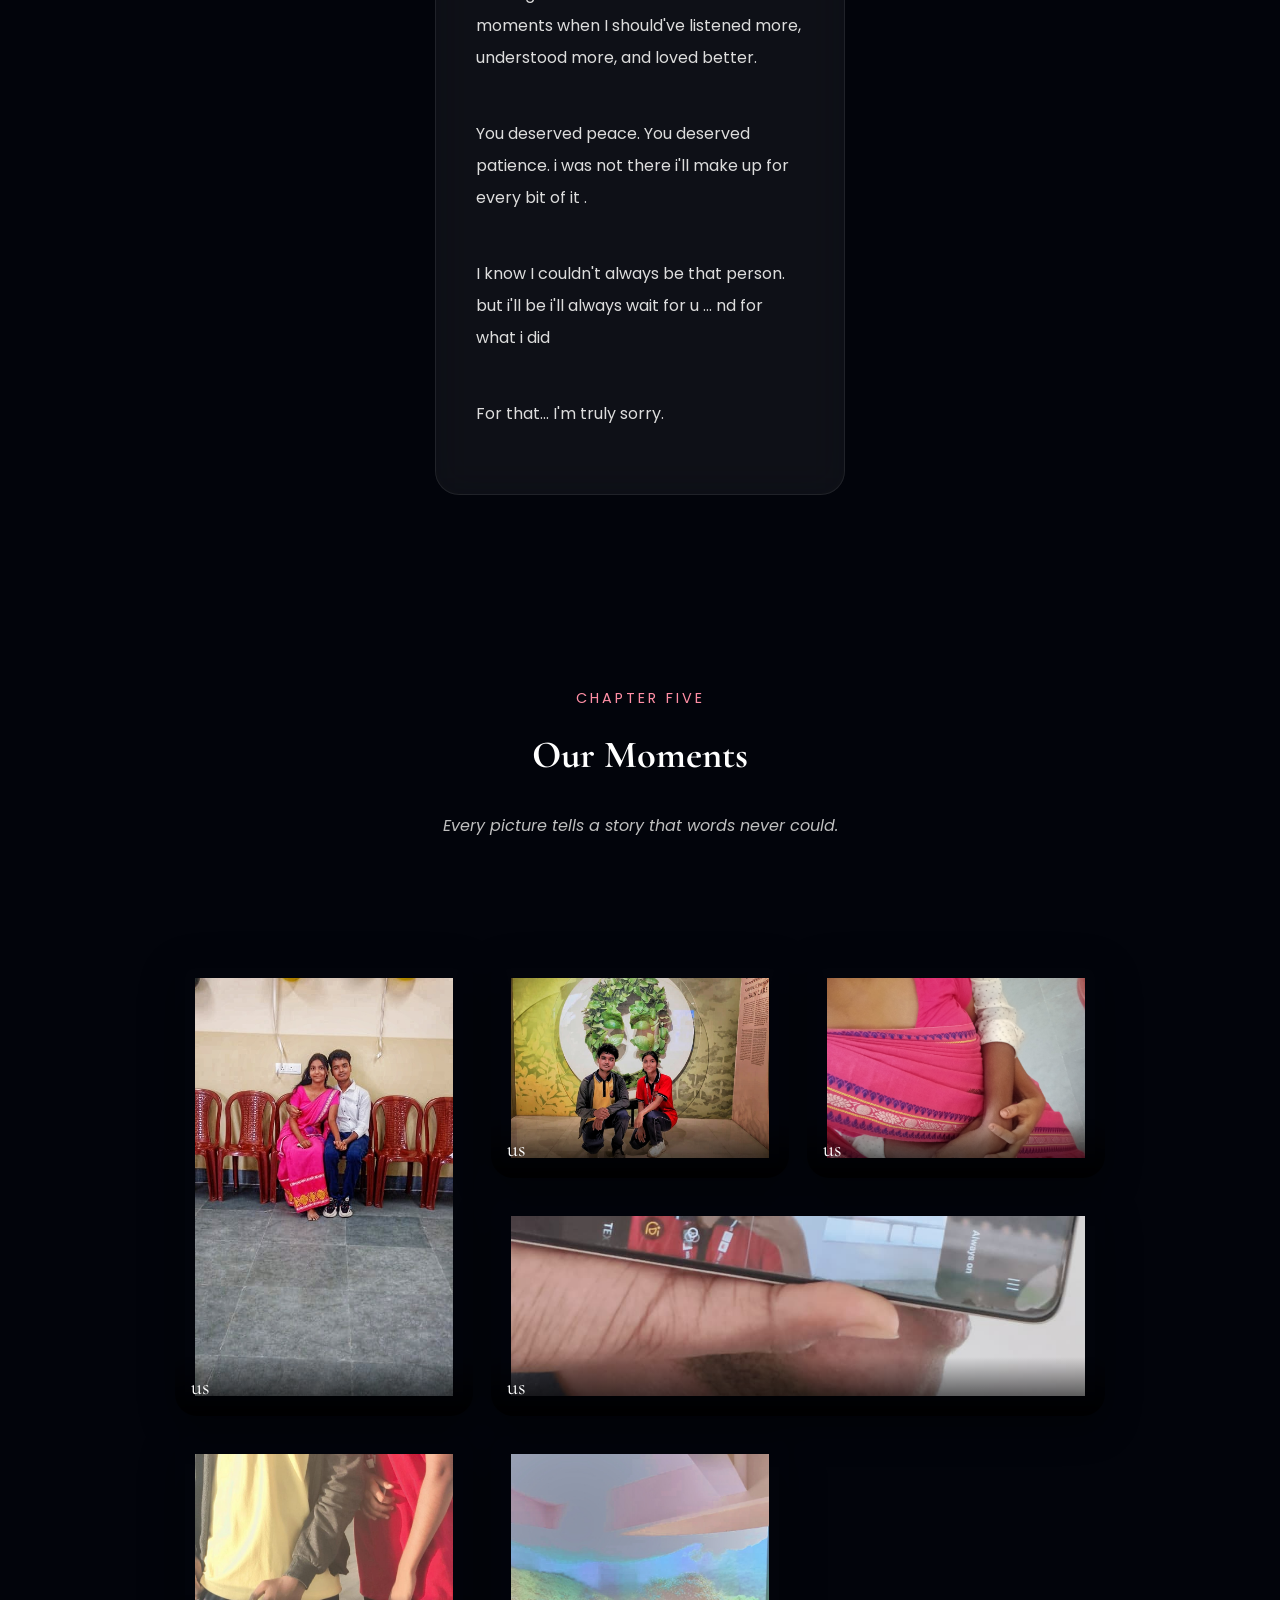
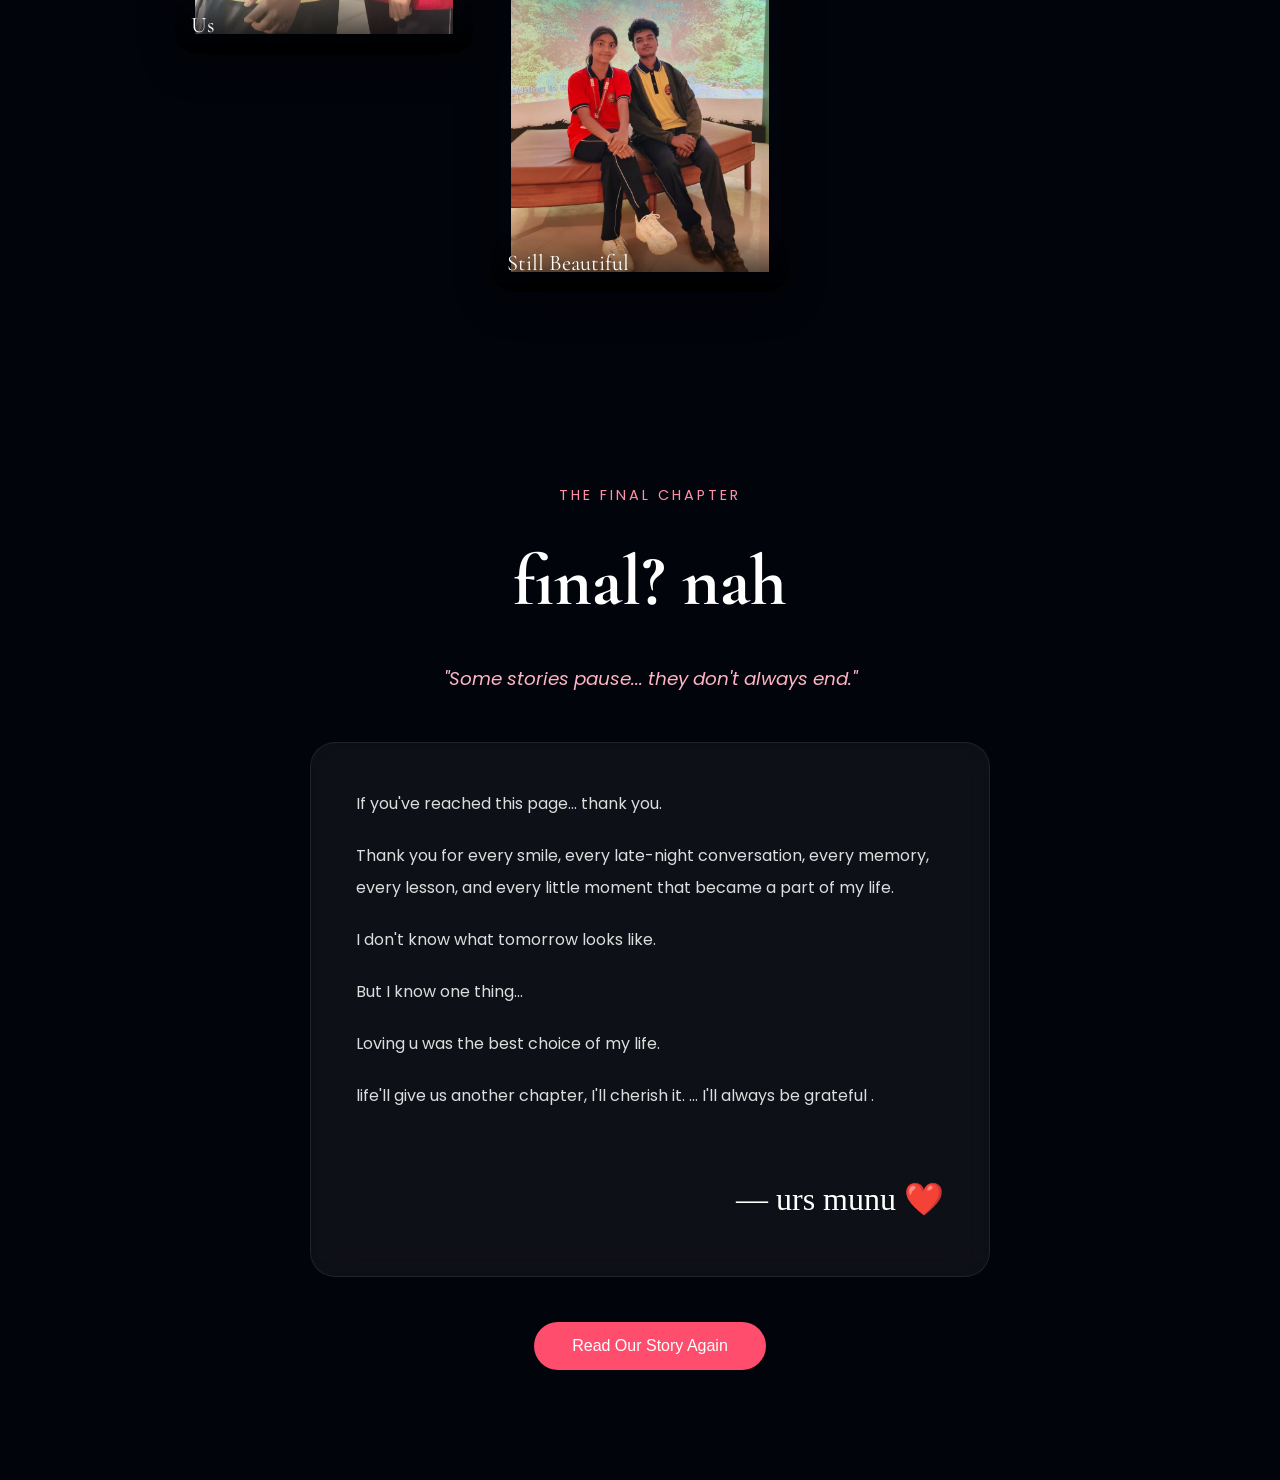
==== commit 8f83125a: "Add files via upload" ====
--- a/memories.html
+++ b/memories.html
@@ -9,8 +9,7 @@
 
 <title>Our Story</title>
 
-<link rel="stylesheet"
-href="css/memories.css">
+<link rel="stylesheet"href="css/memories.css">
 <link rel="stylesheet" href="css/background.css">
 
 <link href="https://fonts.googleapis.com/css2?family=Poppins:wght@300;400&family=Cormorant+Garamond:wght@400;600;700&display=swap" rel="stylesheet">
@@ -18,22 +17,16 @@
 </head>
 
 <body>
-    <div id="background">
-
-    <div class="stars"></div>
-
-    <div class="twinkling"></div>
-
-    <div class="clouds"></div>
-
-    <div class="fog"></div>
-
-    <div class="particles"></div>
+   <div id="background">
+
+    <canvas id="sky"></canvas>
+
+    <div class="cloudLayer cloud1"></div>
+    <div class="cloudLayer cloud2"></div>
 
     <div class="moonGlow"></div>
 
 </div>
-
 <main id="story">
 
     <!-- Every section goes here -->
@@ -89,13 +82,13 @@
 
 <div class="photo">
 
-Photo Placeholder
+
 
 </div>
 
 <p>
 
-We'll replace this with your first memory later.
+a small text a small convo led to unprecedentent love ... a small can also evolve tis love 
 
 </p>
 
@@ -116,21 +109,28 @@
 
     <div class="memory-card">
 
-        <div class="photo-placeholder">
-
-            📷
-
-            <span>
-                Your Photo Here
-            </span>
-
-        </div>
+       <div class="video-container">
+
+    <video
+        autoplay
+        muted
+        loop
+        playsinline>
+
+        <source src="assets/tis.mp4" type="video/mp4">
+
+        Your browser does not support the video tag.
+
+    </video>
+
+    </div>
+        
 
         <div class="memory-info">
 
             <div class="date">
 
-                📅 Date Placeholder
+                📅 12 april 2024
 
             </div>
 
@@ -142,10 +142,7 @@
 
             <p>
 
-                This is where you'll write the story of your first memory together.
-
-                It could be the first conversation, the first time you met, or the first moment you realized she meant something special.
-
+                yeah that day , sajid really koi aur nhi hai toh whi bchi , kon?,  suriya , thei pagal nhi , toh kon hai firr ? . accha ek baat btao , do u like me ? , no , i , oh , nhi mtlb , nhi sidha boldoh na u don't like me , but nhi btaya jaa rha yaar merese , himmt nhi hai . it's ok sajid i'm wit Our love , i love you 
             </p>
 
         </div>
@@ -196,9 +193,7 @@
 
                 Sometimes the smallest memories become the ones that stay the longest.
 
-                Maybe this day didn't seem special back then...
-
-                but today it means everything.
+               ......... it means everything.
 
             </p>
 
@@ -206,7 +201,7 @@
 
         <div class="polaroid right">
 
-              <img src="assets/images/photo2.png" class="memory-img" alt="Another Memory">
+              <img src="assets/images/collage.png" class="memory-img" alt="Another Memory">
 
                 📷
 
@@ -241,7 +236,7 @@
             <div class="dot">❤️</div>
             <div class="content">
                 <h3>First Text</h3>
-                <p>hey remember that day u texted me for portfolio ... the day it started ... ican't hold my tears yk .</p>
+                <p>hey remember that day u texted me for portfolio ... the day it started ... i can't hold my tears yk .</p>
             </div>
         </div>
 
@@ -249,7 +244,7 @@
             <div class="dot">🌙</div>
             <div class="content">
                 <h3>First Call</h3>
-                <p>That first late-night call that lasted longer than expected.</p>
+                <p>That first late-night call that lasted longer.</p>
             </div>
         </div>
 
@@ -308,7 +303,7 @@
 
             <p>
 
-                Dear chutku ,
+                chutku ,
 
             </p>
 
@@ -401,32 +396,32 @@
     <div class="gallery-grid">
 
         <div class="gallery-card tall">
-            <img src="assets/images/photo1.jpg" alt="Memory 1">
-            <span>First Smile</span>
+            <img src="assets/images/photo1.jpg" class="memory-img" data-caption="Our love.">
+            <span> us</span>
         </div>
 
         <div class="gallery-card">
-            <img src="assets/images/img.jpg" alt="Memory 2">
-            <span>love nvr ends </span>
+             <img src="assets/images/photo3.jpeg" class="memory-img" data-caption="Our love.">
+            <span>us </span>
         </div>
 
         <div class="gallery-card">
-            <img src="assets/images/photo3.jpeg" alt="Memory 3">
-            <span>Favorite Day</span>
+             <img src="assets/images/photo2.jpg" class="memory-img" data-caption="Our love.">
+            <span>us</span>
         </div>
 
         <div class="gallery-card wide">
-            <img src="assets/images/photo4.jpg" alt="Memory 4">
-            <span>Forever My Favorite Place</span>
+            <img src="assets/images/photo4.jpg" class="memory-img" data-caption="Our love.">
+            <span>us</span>
         </div>
 
         <div class="gallery-card">
-            <img src="assets/images/photo5.jpg" class="memory-img" alt="Memory 5">
+            <img src="assets/images/photo5.jpg" class="memory-img" data-caption="Our love.">
             <span>Us</span>
         </div>
 
         <div class="gallery-card tall">
-            <img src="assets/images/photo6.jpg" alt="Memory 6">
+            <img src="assets/images/photo6.jpeg" class="memory-img" data-caption="Our love.">
             <span>Still Beautiful</span>
         </div>
 
@@ -444,7 +439,7 @@
         </span>
 
         <h1>
-            Until We Meet Again...
+            final? nah 
         </h1>
 
         <p class="ending-quote">
@@ -489,7 +484,7 @@
 
             <p>
 
-                Loving was the best choice of my life.
+                Loving u was the best choice of my life.
 
             </p>
 
@@ -521,9 +516,25 @@
     </div>
 
 </section>
-
-<script src="js/memories.js"></script>
-<script src="js/background.js"></script>
+<!--==========================
+      PHOTO VIEWER
+===========================-->
+
+<div id="lightbox">
+
+    <span id="closeBtn">&times;</span>
+
+    <img id="lightboxImg">
+
+    <div id="lightboxCaption"></div>
+
+</div>
+<audio id="bgMusic" loop>
+    <source src="assets/song.mp3" type="audio/mpeg">
+</audio>
+<script src="js/memories.js" defer></script>
+<script src="js/background.js" defer></script>
+
 
 </body>
 
--- a/css/memories.css
+++ b/css/memories.css
@@ -835,11 +835,221 @@
 
 .memory-img{
 
+width:100%;
+
+aspect-ratio:3/4;
+
+object-fit:cover;
+
+display:block;
+
+transition:
+
+transform .8s ease,
+
+filter .8s ease,
+
+box-shadow .8s ease;
+
+transform:scale(.9);
+
+opacity:0;
+
+filter:blur(8px);
+
+border-radius:10px;
+
+}
+
+.memory-img.show{
+
+opacity:1;
+
+transform:scale(1);
+
+filter:blur(0);
+
+box-shadow:
+
+0 25px 50px rgba(0,0,0,.35);
+
+}
+
+.memory-img:hover{
+
+transform:scale(1.05);
+
+}
+
+@keyframes float{
+
+0%{
+
+transform:translateY(0);
+
+}
+
+50%{
+
+transform:translateY(-10px);
+
+}
+
+100%{
+
+transform:translateY(0);
+
+}
+
+}
+
+.memory-img.show{
+
+animation:
+
+float 5s ease-in-out infinite;
+
+}
+
+
+/*==========================
+        LIGHTBOX
+==========================*/
+
+#lightbox{
+
+position:fixed;
+
+inset:0;
+
+background:rgba(0,0,0,.92);
+
+backdrop-filter:blur(15px);
+
+display:flex;
+
+flex-direction:column;
+
+justify-content:center;
+
+align-items:center;
+
+opacity:0;
+
+visibility:hidden;
+
+transition:.5s;
+
+z-index:9999;
+
+}
+
+#lightbox.show{
+
+opacity:1;
+
+visibility:visible;
+
+}
+
+#lightboxImg{
+
+max-width:90%;
+
+max-height:78vh;
+
+border-radius:18px;
+
+box-shadow:
+
+0 30px 80px rgba(0,0,0,.6);
+
+transform:scale(.8);
+
+transition:.5s;
+
+}
+
+#lightbox.show #lightboxImg{
+
+transform:scale(1);
+
+}
+
+#lightboxCaption{
+
+margin-top:30px;
+
+font-size:1.2rem;
+
+color:white;
+
+font-family:"Cormorant Garamond";
+
+opacity:0;
+
+transform:translateY(20px);
+
+transition:.6s;
+
+text-align:center;
+
+max-width:650px;
+
+}
+
+#lightbox.show #lightboxCaption{
+
+opacity:1;
+
+transform:translateY(0);
+
+}
+
+#closeBtn{
+
+position:absolute;
+
+top:30px;
+
+right:40px;
+
+font-size:55px;
+
+cursor:pointer;
+
+color:white;
+
+transition:.3s;
+
+}
+
+#closeBtn:hover{
+
+transform:rotate(90deg);
+
+color:#ff4d6d;
+
+}
+
+
+.video-container{
+
     width:100%;
-
-    height:250px;      /* Same height as the old placeholder */
-
-    object-fit:cover;  /* Crops instead of stretching */
+    aspect-ratio:3/4;
+
+    border-radius:18px;
+
+    overflow:hidden;
+
+}
+
+.video-container video{
+
+    width:100%;
+    height:100%;
+
+    object-fit:cover;
 
     display:block;
 
--- a/css/background.css
+++ b/css/background.css
@@ -1,249 +1,201 @@
-/* ==========================
-        GLOBAL BACKGROUND
-========================== */
+/*======================================
+      CINEMATIC BACKGROUND V2
+======================================*/
 
 body{
-
+    margin:0;
     background:#02040b;
-
     color:white;
-
     overflow-x:hidden;
-
-}
-
-/* Whole animated background */
+}
+
+/* Background */
 
 #background{
-
     position:fixed;
-
     inset:0;
-
-    z-index:-100;
-
+    z-index:-1;
     overflow:hidden;
 
     background:
-        radial-gradient(circle at top right,#24113f 0%,transparent 30%),
-        radial-gradient(circle at bottom left,#071329 0%,transparent 35%),
-        #02040b;
-
+        radial-gradient(circle at 80% 10%,
+        rgba(73,42,120,.28),
+        transparent 30%),
+
+        radial-gradient(circle at 15% 100%,
+        rgba(10,45,90,.35),
+        transparent 40%),
+
+        linear-gradient(
+        180deg,
+        #02040b,
+        #040817,
+        #02040b);
+}
+
+/* Canvas */
+
+#sky{
+    position:absolute;
+    inset:0;
+    width:100%;
+    height:100%;
 }
 
 /* Moon Glow */
 
 .moonGlow{
-
     position:absolute;
-
-    width:450px;
-
-    height:450px;
+    top:-220px;
+    right:-220px;
+
+    width:900px;
+    height:900px;
 
     border-radius:50%;
 
-    background:rgba(255,255,255,.08);
-
-    top:-120px;
-
-    right:-120px;
-
-    filter:blur(80px);
-
-}
-
-/* Stars */
-
-.star{
+    background:
+        radial-gradient(
+        circle,
+        rgba(255,255,255,.12),
+        rgba(255,255,255,.03),
+        transparent 75%);
+
+    filter:blur(120px);
+
+    animation:moonFloat 18s ease-in-out infinite;
+}
+
+@keyframes moonFloat{
+
+    0%{
+        transform:translateY(0);
+    }
+
+    50%{
+        transform:translateY(20px);
+    }
+
+    100%{
+        transform:translateY(0);
+    }
+
+}
+
+/*======================================
+            CLOUDS
+======================================*/
+
+.cloudLayer{
 
     position:absolute;
 
-    width:2px;
-
-    height:2px;
-
-    border-radius:50%;
-
-    background:rgba(255,255,255,.8);
-
-}
-
-
-/*==========================
-      CURSOR GLOW
-==========================*/
-
-#cursorGlow{
-
-position:fixed;
-
-width:250px;
-
-height:250px;
-
-border-radius:50%;
-
-background:radial-gradient(circle,
-rgba(255,77,109,.18),
-transparent 70%);
-
-pointer-events:none;
-
-transform:translate(-50%,-50%);
-
-transition:left .15s linear,
-top .15s linear;
-
-filter:blur(30px);
-
-}
-
-/*==========================
-      STARS
-==========================*/
-
-.star{
-
-position:absolute;
-
-border-radius:50%;
-
-background:white;
-
-animation:twinkle infinite ease-in-out;
-
-}
-
-@keyframes twinkle{
-
-0%,100%{
-
-opacity:.2;
-
-}
-
-50%{
-
-opacity:1;
-
-}
-
-}
-
-/*==========================
-      PARTICLES
-==========================*/
-
-.particle{
-
-position:absolute;
-
-width:3px;
-
-height:3px;
-
-background:white;
-
-border-radius:50%;
-
-animation:particleFloat linear infinite;
-
-}
-
-@keyframes particleFloat{
-
-0%{
-
-transform:translateY(0) scale(.5);
-
-opacity:0;
-
-}
-
-20%{
-
-opacity:.8;
-
-}
-
-100%{
-
-transform:translateY(-120vh) scale(1.5);
-
-opacity:0;
-
-}
-
-}
-
-/*==========================
-    SHOOTING STAR
-==========================*/
-
-.shooting-star{
-
-position:absolute;
-
-width:180px;
-
-height:2px;
-
-background:linear-gradient(to right,
-white,
-transparent);
-
-transform:rotate(-25deg);
-
-animation:shoot 2.2s linear forwards;
-
-box-shadow:0 0 12px white;
-
-}
-
-@keyframes shoot{
-
-0%{
-
-transform:
-translate(-200px,-100px)
-rotate(-25deg);
-
-opacity:1;
-
-}
-
-100%{
-
-transform:
-translate(140vw,70vh)
-rotate(-25deg);
-
-opacity:0;
-
-}
-
-}
-
-/*==========================
-      FADE SECTIONS
-==========================*/
+    width:220%;
+    height:320px;
+
+    left:-60%;
+
+    opacity:.12;
+
+    filter:blur(90px);
+
+    background:
+        radial-gradient(
+        circle,
+        rgba(255,255,255,.6),
+        transparent 65%);
+
+}
+
+.cloud1{
+
+    top:12%;
+
+    animation:cloudMove1 110s linear infinite;
+
+}
+
+.cloud2{
+
+    top:48%;
+
+    opacity:.05;
+
+    animation:cloudMove2 150s linear infinite;
+
+}
+
+@keyframes cloudMove1{
+
+    from{
+        transform:translateX(0);
+    }
+
+    to{
+        transform:translateX(-35%);
+    }
+
+}
+
+@keyframes cloudMove2{
+
+    from{
+        transform:translateX(-20%);
+    }
+
+    to{
+        transform:translateX(20%);
+    }
+
+}
+
+/*======================================
+         STORY CONTENT
+======================================*/
+
+#story{
+
+    position:relative;
+    z-index:5;
+
+}
+
+/* For pages that use .content instead */
+
+.content{
+
+    position:relative;
+    z-index:5;
+
+}
+
+.earphones{
+
+    position:relative;
+    z-index:5;
+
+}
+
+/*======================================
+         FADE ANIMATION
+======================================*/
 
 section{
 
-opacity:0;
-
-transform:translateY(80px);
-
-transition:
-1s ease;
+    opacity:0;
+
+    transform:translateY(60px);
+
+    transition:
+        opacity .8s ease,
+        transform .8s ease;
 
 }
 
 section.visible{
 
-opacity:1;
-
-transform:translateY(0);
+    opacity:1;
+
+    transform:translateY(0);
 
 }
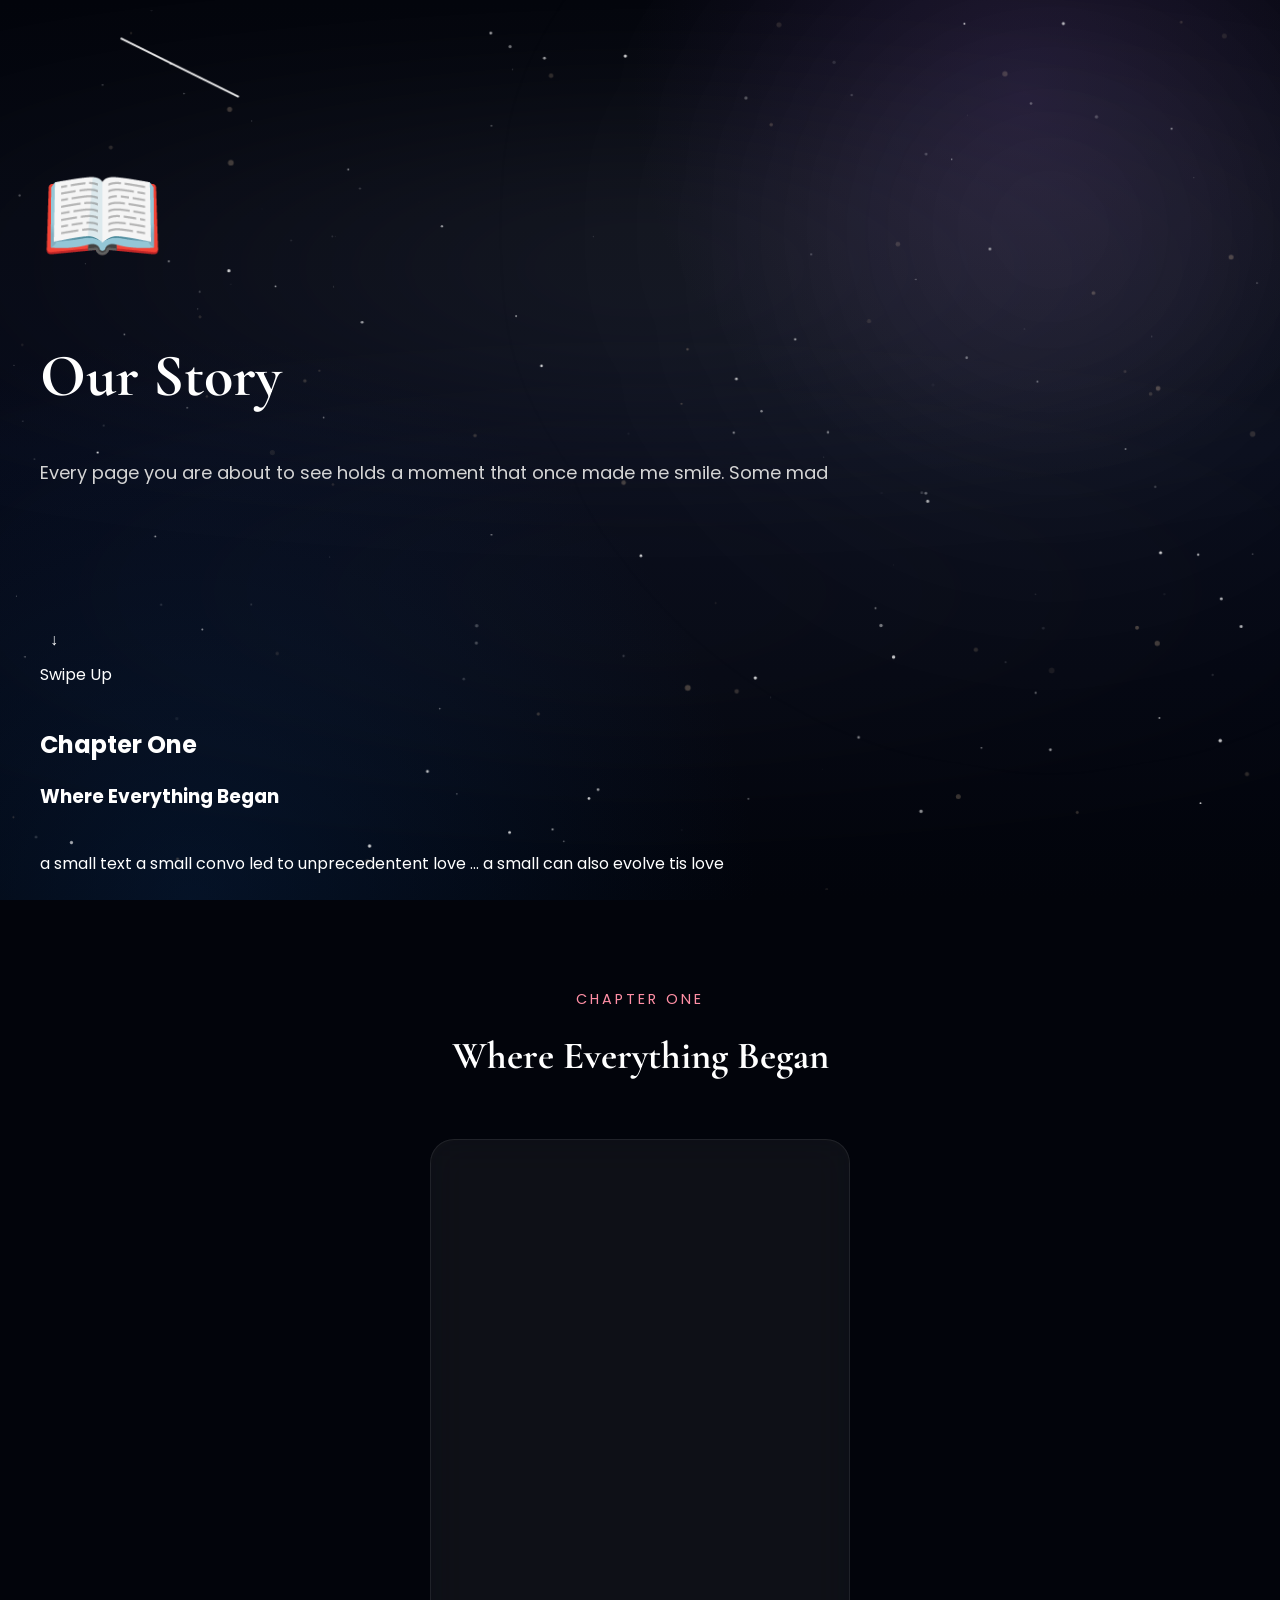
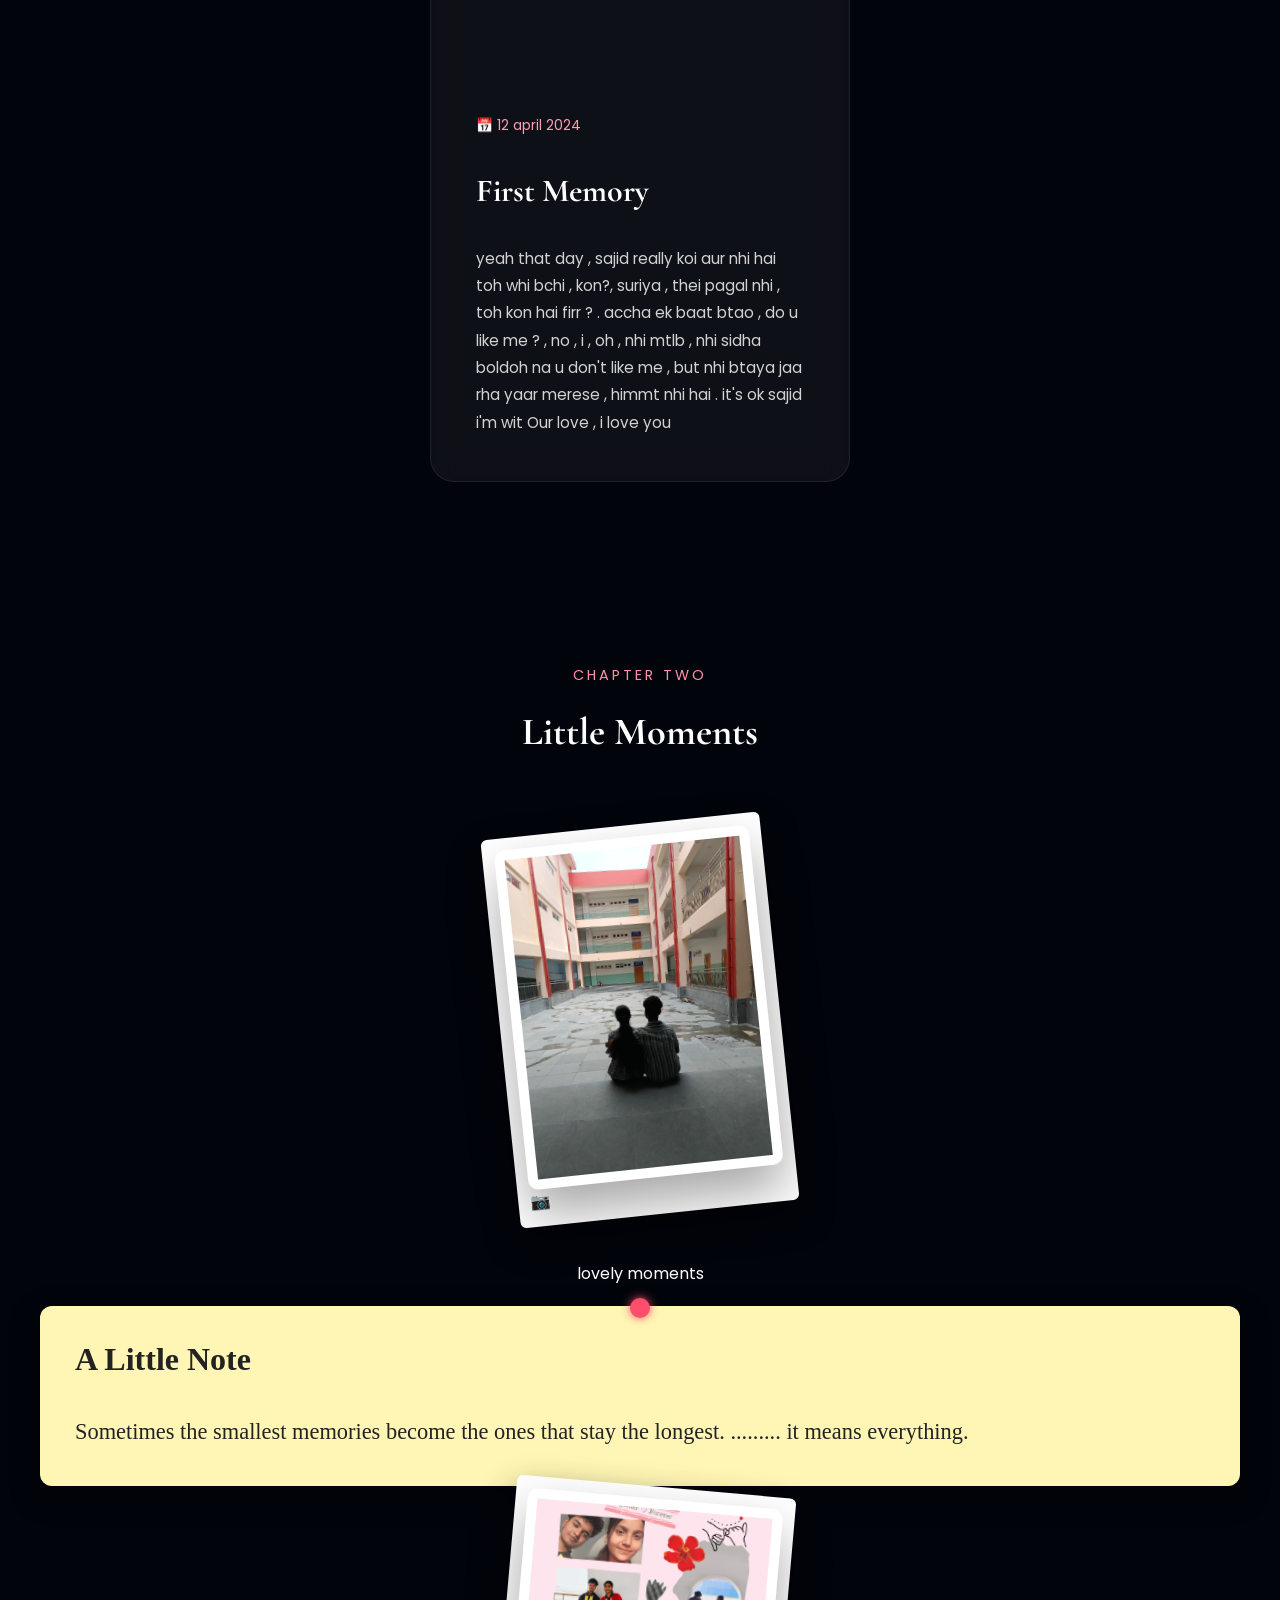
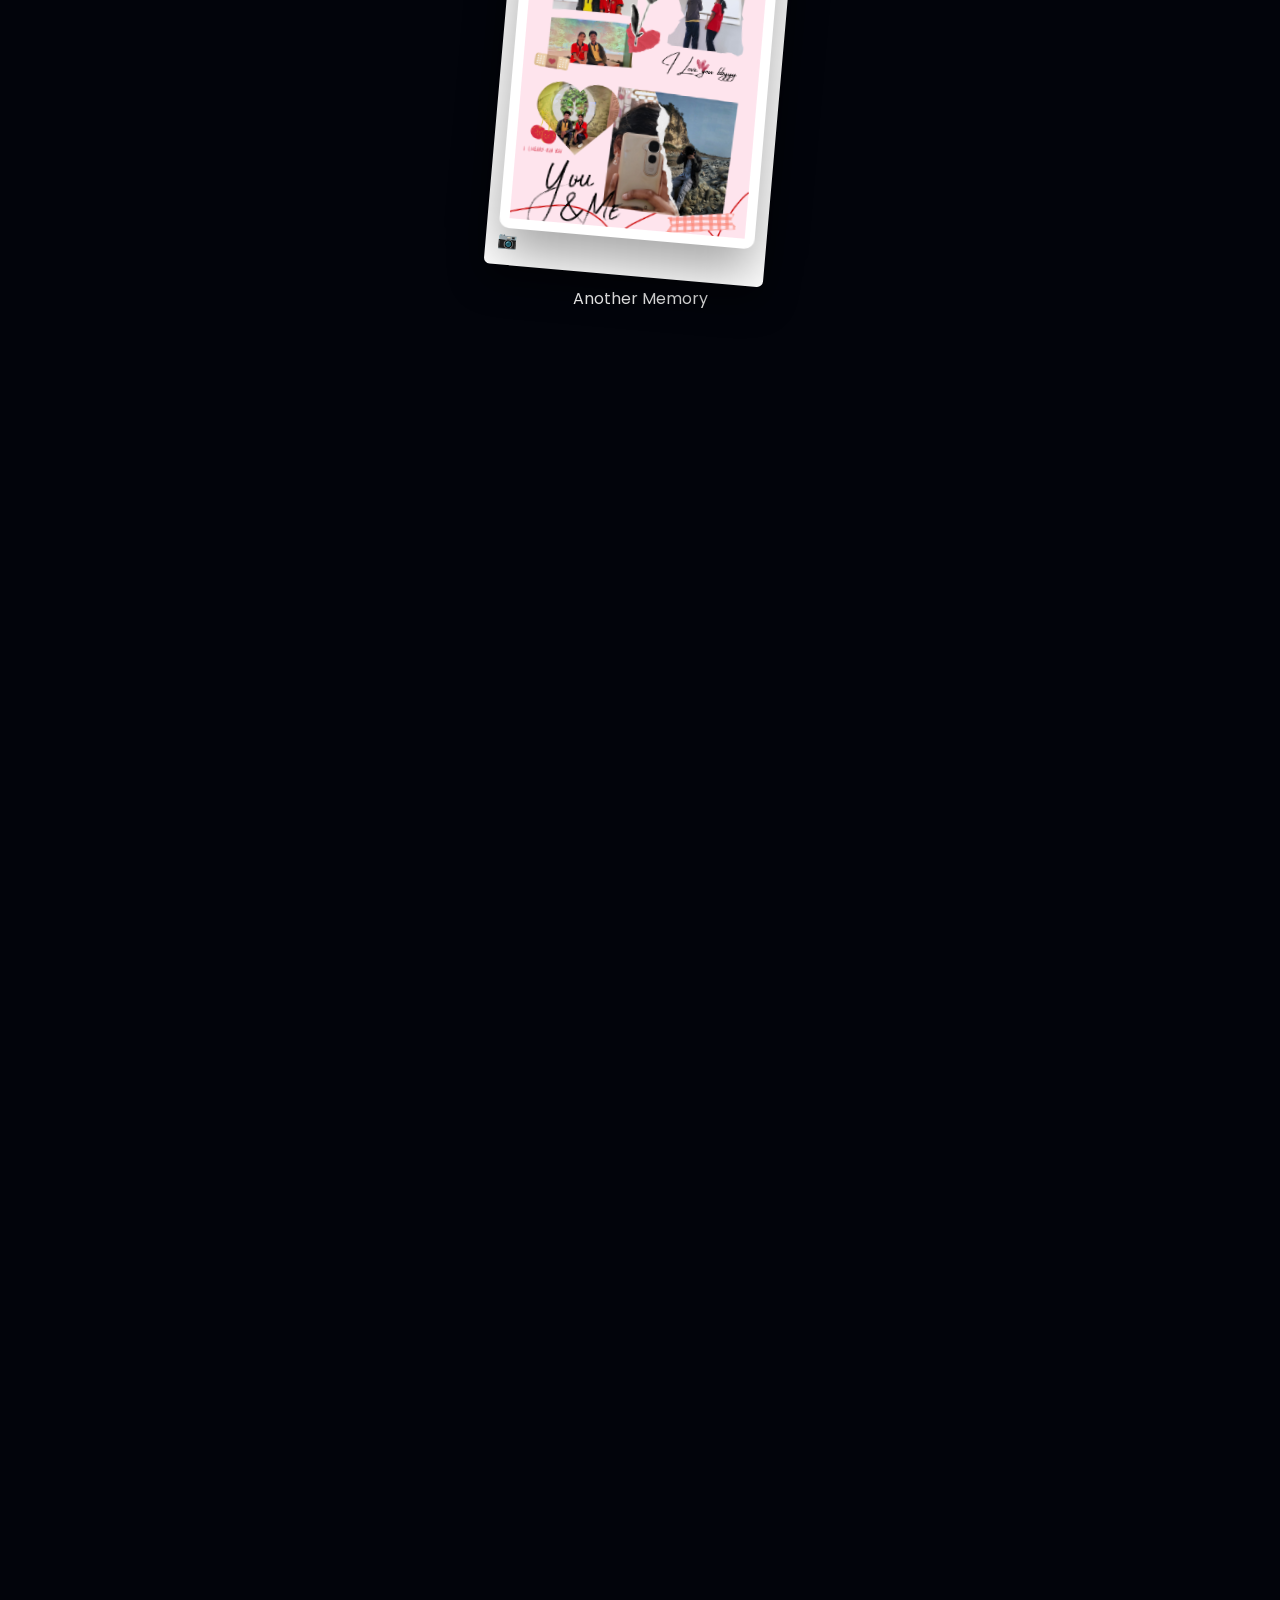
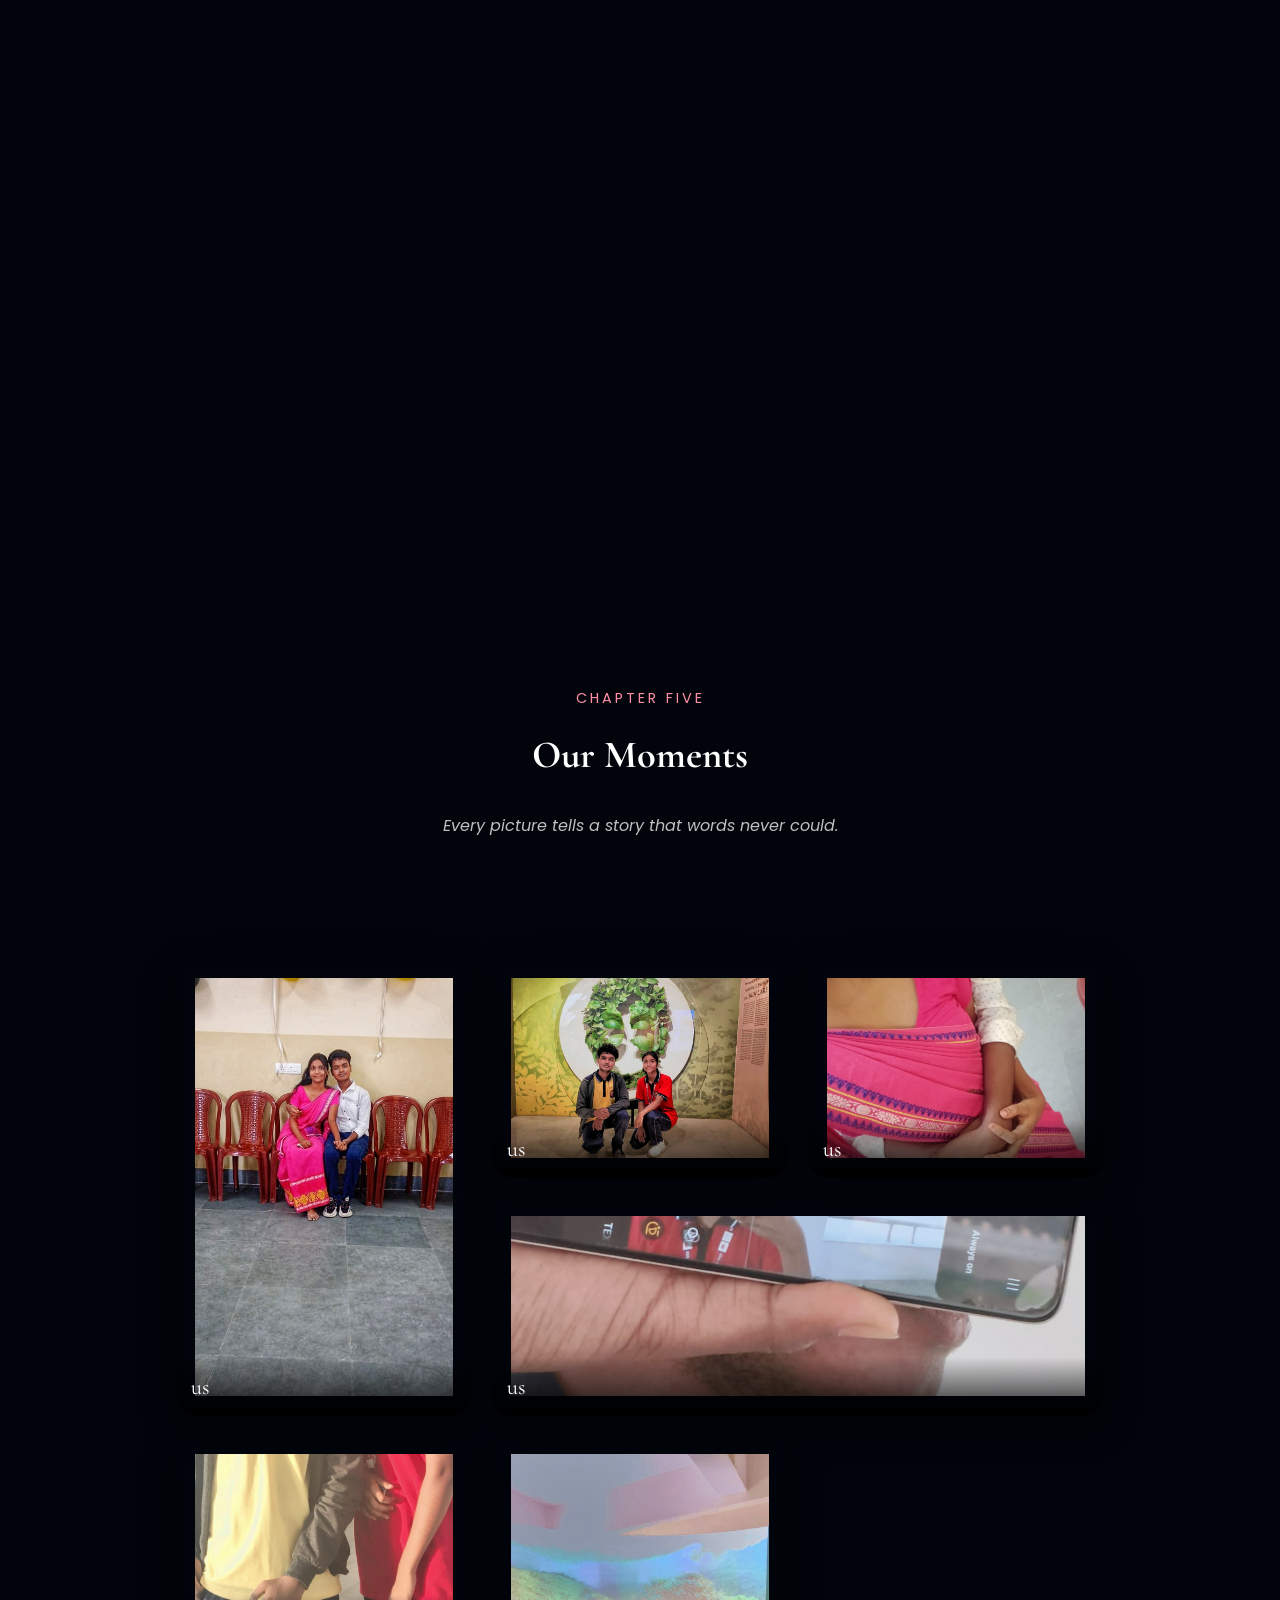
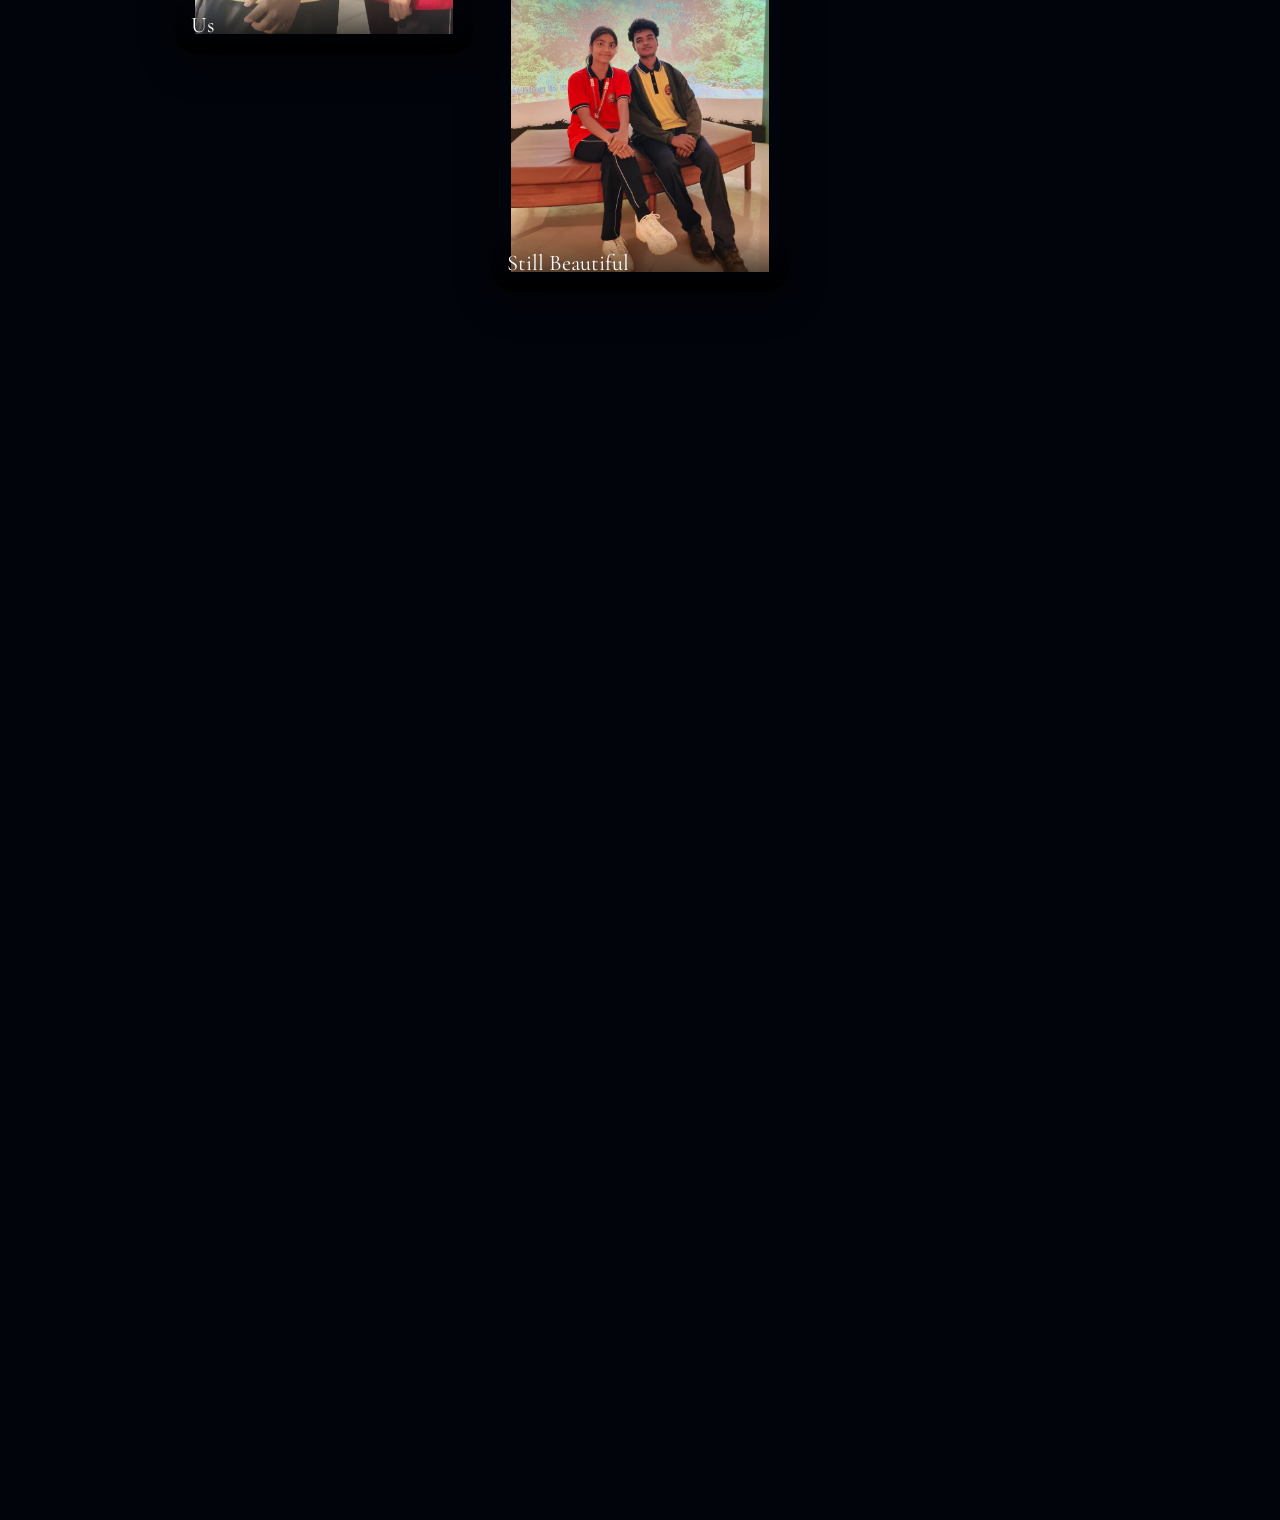
==== commit 88d2ed3c: "Update memories.html" ====
--- a/memories.html
+++ b/memories.html
@@ -176,7 +176,7 @@
             </div>
 
             <p>
-                First Photo
+                lovely moments
             </p>
 
         </div>
@@ -538,4 +538,4 @@
 
 </body>
 
-</html>+</html>
